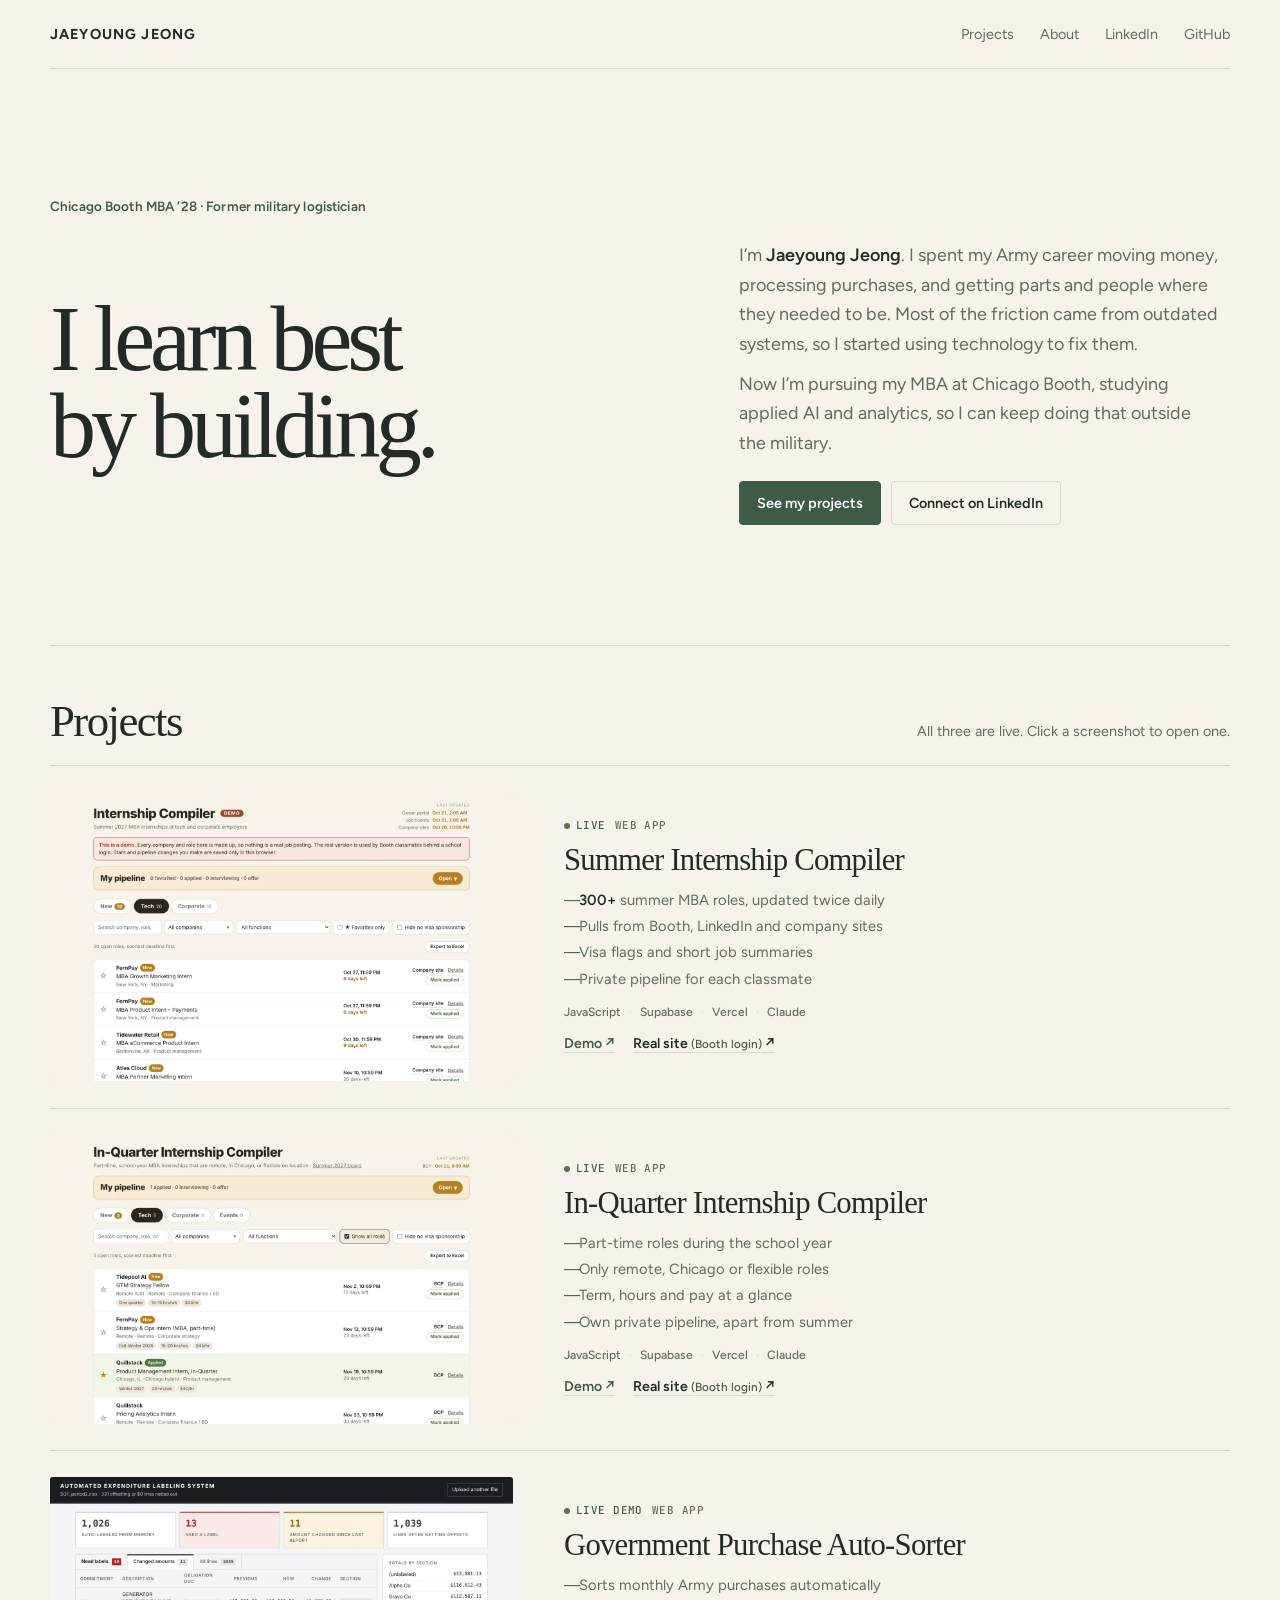
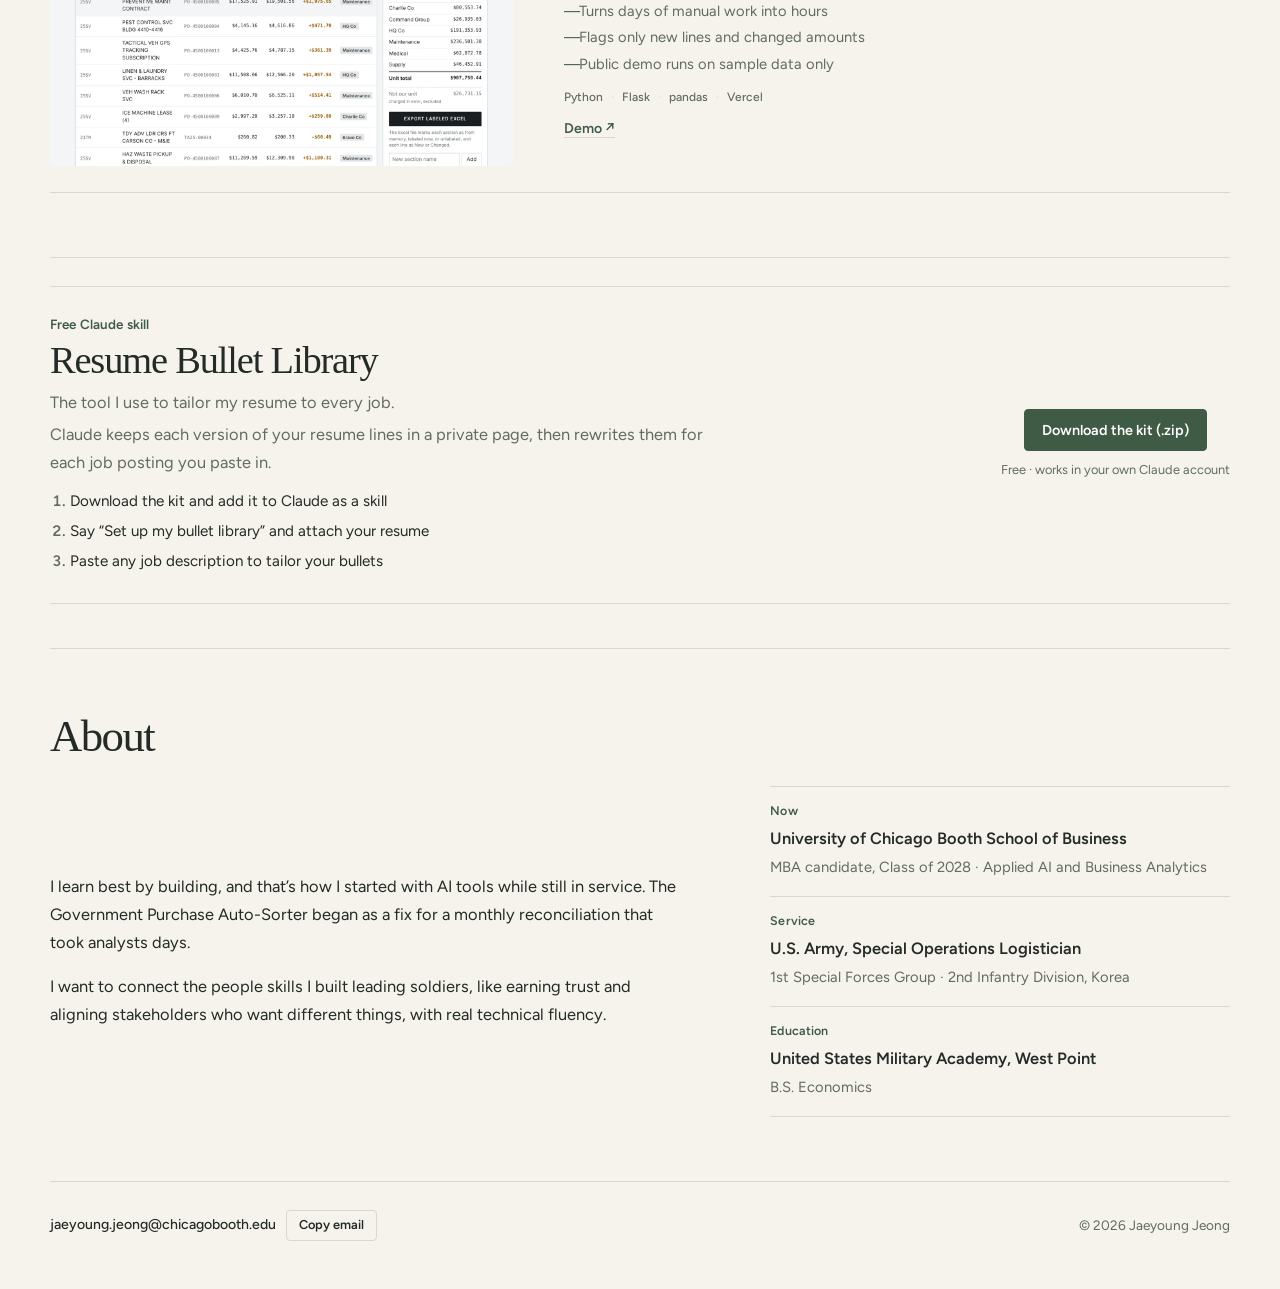
==== index.html @ 816997ec "Center About copy alongside background details" ====
<!doctype html>
<html lang="en">
<head>
<meta charset="utf-8">
<meta name="viewport" content="width=device-width,initial-scale=1,viewport-fit=cover">
<link rel="icon" href="data:image/svg+xml,%3Csvg xmlns=%22http://www.w3.org/2000/svg%22 viewBox=%220 0 64 64%22%3E%3Crect width=%2264%22 height=%2264%22 rx=%2214%22 fill=%22%233D5A3A%22/%3E%3Ctext x=%2232%22 y=%2243%22 font-family=%22Arial,sans-serif%22 font-size=%2228%22 font-weight=%22700%22 fill=%22white%22 text-anchor=%22middle%22%3EJJ%3C/text%3E%3C/svg%3E">
<title>Jaeyoung Jeong</title>
<meta name="description" content="Jaeyoung Jeong: Chicago Booth MBA candidate, former U.S. Army Special Operations logistician, building practical tools with data and AI.">
<link rel="preconnect" href="https://fonts.googleapis.com">
<link rel="preconnect" href="https://fonts.gstatic.com" crossorigin>
<link rel="stylesheet" href="https://fonts.googleapis.com/css2?family=Archivo:wdth,wght@62..125,500..800&family=Figtree:ital,wght@0,400;0,500;0,600;0,700;1,400&family=JetBrains+Mono:wght@400;500&display=swap">
<style>
/* Layout: one narrow column; hero, three compact project cards in one row, a short about, footer. */
:root {
  --bg: #F3F4EF;        /* field-paper, slight olive bias */
  --surface: #FFFFFF;
  --ink: #1C2321;
  --muted: #5E6862;
  --line: #DADDD4;
  --accent: #3D5A3A;    /* olive drab */
  --accent-ink: #FFFFFF;
  --live: #4F7350;
  --btn: #E6E9E2; --btn-ink: #1C2321; --shadow: rgba(28, 35, 33, .06); --shot-dim: 1;
  --display: "Archivo", "Arial Narrow", system-ui, sans-serif;
  --body: "Figtree", system-ui, -apple-system, "Segoe UI", sans-serif;
  --mono: "JetBrains Mono", ui-monospace, "SF Mono", Menlo, monospace;
}
@media (prefers-color-scheme: dark) {
  :root:not([data-theme="light"]) {
    --bg: #141816; --surface: #1A1F1C; --ink: #E2E5DF; --muted: #969E98; --line: #2B312D;
    --accent: #8D9988; --accent-ink: #141816; --live: #7F8F7C;
    --btn: #262C28; --btn-ink: #E2E5DF; --shadow: transparent; --shot-dim: .82; color-scheme: dark;
  }
}
:root[data-theme="dark"] {
  --bg: #141816; --surface: #1A1F1C; --ink: #E2E5DF; --muted: #969E98; --line: #2B312D;
  --accent: #8D9988; --accent-ink: #141816; --live: #7F8F7C;
  --btn: #262C28; --btn-ink: #E2E5DF; --shadow: transparent; --shot-dim: .82; color-scheme: dark;
}

* { box-sizing: border-box; }
body { margin: 0; }
[hidden] { display: none !important; }
html { scroll-behavior: smooth; }
@media (prefers-reduced-motion: reduce) { html { scroll-behavior: auto; } }
body {
  background: var(--bg); color: var(--ink);
  font: 400 1.0625rem/1.65 var(--body);
  padding-left: max(16px, env(safe-area-inset-left, 0px));
  padding-right: max(16px, env(safe-area-inset-right, 0px));
}
.wrap { max-width: 1180px; margin: 0 auto; }
section, header.hero { scroll-margin-top: calc(84px + env(safe-area-inset-top, 0px)); }
a { color: inherit; }
a:focus-visible, button:focus-visible { outline: 2px solid var(--accent); outline-offset: 3px; border-radius: 4px; }

/* Nav */
/* Floating nav: stays pinned near the top while the page scrolls */
nav {
  position: sticky; top: calc(12px + env(safe-area-inset-top, 0px)); z-index: 20; margin-top: 12px;
  display: flex; align-items: center; justify-content: space-between; gap: 10px 16px; flex-wrap: wrap;
  padding: 12px 22px; border-radius: 999px; border: 1px solid var(--line);
  background: color-mix(in srgb, var(--surface) 95%, transparent);
  -webkit-backdrop-filter: blur(12px); backdrop-filter: blur(12px);
  box-shadow: 0 4px 16px var(--shadow);
}
body::before { content: ""; position: fixed; inset: 0 0 auto; height: env(safe-area-inset-top, 0px); z-index: 10; background: var(--bg); }
.brand { font: 700 1.05rem/1 var(--display); font-stretch: 112%; text-decoration: none; letter-spacing: .01em; }
.navlinks { display: flex; gap: 22px; flex-wrap: wrap; font-size: .95rem; }
.navlinks a { text-decoration: none; color: var(--muted); }
.navlinks a:hover { color: var(--ink); }

/* Hero */
.hero { padding-block: 64px 72px; display: grid; gap: 22px; }
.label { font: 500 .78rem/1 var(--mono); letter-spacing: .08em; text-transform: uppercase; color: var(--accent); }
h1 {
  margin: 0; font-family: var(--display); font-weight: 700; font-stretch: 88%;
  font-size: clamp(1.9rem, 4.4vw, 3.2rem); line-height: 1.1; letter-spacing: -.01em;
  text-wrap: balance;
}
.lede { max-width: 64ch; color: var(--muted); font-size: 1.2rem; line-height: 1.6; display: grid; gap: 10px; }
.lede p { margin: 0; text-wrap: pretty; }
.lede strong { color: var(--ink); font-weight: 600; }
.actions { display: flex; gap: 12px; flex-wrap: wrap; margin-top: 6px; }
.btn {
  display: inline-flex; align-items: center; gap: 8px; text-decoration: none; cursor: pointer;
  font: 600 .95rem/1 var(--body); padding: 13px 20px; border-radius: 999px;
  border: 1.5px solid var(--ink); background: transparent; color: var(--ink);
}
.btn { border-color: var(--line); color: var(--ink); }
.btn.primary { background: var(--btn); border-color: var(--btn); color: var(--btn-ink); }
.btn:hover { transform: translateY(-1px); }
@media (prefers-reduced-motion: reduce) { .btn:hover { transform: none; } }

/* Sections */
section { padding-block: 56px; border-top: 1px solid var(--line); }
.sechead { display: flex; align-items: baseline; justify-content: space-between; gap: 16px; flex-wrap: wrap; margin-bottom: 32px; }
h2 { margin: 0; font: 800 clamp(1.7rem, 4vw, 2.3rem)/1.05 var(--display); font-stretch: 80%; text-transform: uppercase; letter-spacing: .005em; }
.sechead p { margin: 0; color: var(--muted); font-size: .95rem; }

/* Projects: three compact cards that fit in one screen */
#projects { padding-block: 40px; }
#projects .sechead { margin-bottom: 20px; }
.projects { display: grid; grid-template-columns: repeat(3, minmax(0, 1fr)); gap: 18px; }
.project {
  display: flex; flex-direction: column; gap: 14px;
  background: var(--surface); border: 1px solid var(--line); border-radius: 16px; padding: 14px;
}
.shot { display: block; border-radius: 12px; overflow: hidden; border: 1px solid var(--line); background: var(--bg); }
.shot img { filter: brightness(var(--shot-dim)); display: block; width: 100%; height: auto; aspect-ratio: 16 / 10; object-fit: cover; object-position: top left; transition: transform .4s ease; }
.shot:hover img { transform: scale(1.02); }
@media (prefers-reduced-motion: reduce) { .shot img { transition: none; } .shot:hover img { transform: none; } }
.info { display: flex; flex-direction: column; gap: 10px; min-width: 0; flex: 1; padding-inline: 4px; }
.meta { display: flex; align-items: center; gap: 10px; flex-wrap: wrap; font: 500 .74rem/1 var(--mono); letter-spacing: .06em; text-transform: uppercase; color: var(--muted); }
.status { display: inline-flex; align-items: center; gap: 6px; color: var(--muted); }
.status::before { content: ""; width: 7px; height: 7px; border-radius: 50%; background: var(--live); }
.project { container-type: inline-size; }
h3 { margin: 0; font: 800 clamp(.9rem, 5.3cqi, 1.4rem)/1.1 var(--display); font-stretch: 85%; white-space: nowrap; }
.points { margin: 0; padding-left: 18px; display: grid; gap: 5px; font-size: .9rem; line-height: 1.45; color: var(--muted); }
.points li::marker { color: var(--accent); }
.points b { color: var(--ink); font-weight: 600; }
.info p { margin: 0; color: var(--muted); }
.figures { display: grid; grid-template-columns: repeat(2, minmax(0, 1fr)); gap: 0; border-block: 1px solid var(--line); }
.figures div { padding-block: 10px; }
.figures div + div { padding-left: 14px; border-left: 1px solid var(--line); }
.figures b { display: block; font: 800 1.5rem/1.1 var(--display); font-stretch: 90%; font-variant-numeric: tabular-nums; }
.figures span { font-size: .82rem; color: var(--muted); }
.tags { display: flex; flex-wrap: wrap; gap: 5px; padding: 0; margin: 0; list-style: none; }
.tags { margin-top: auto; }
.tags li { font: 400 .68rem/1 var(--mono); padding: 4px 7px; border-radius: 6px; background: var(--bg); border: 1px solid var(--line); }
.links { display: flex; gap: 8px; flex-wrap: wrap; }
.links a { text-decoration: none; font: 600 .85rem/1 var(--body); padding: 9px 14px; border-radius: 999px; border: 1px solid var(--line); color: var(--ink); }
.links a.go { background: var(--btn); border-color: var(--btn); color: var(--btn-ink); }
.links a:hover { border-color: var(--muted); }
.links a small { font-weight: 500; opacity: .8; }

/* Kit */
#kit { padding-block: 36px; }
.kit { display: grid; grid-template-columns: minmax(0, 1fr) auto; gap: 24px 40px; align-items: center; background: var(--surface); border: 1px solid var(--line); border-radius: 16px; padding: 24px 28px; }
.kit-h { font-size: clamp(1.4rem, 3vw, 1.8rem); margin: 6px 0 8px; text-transform: none; font-stretch: 88%; }
.kit-text p { margin: 0 0 12px; color: var(--muted); max-width: 70ch; text-wrap: pretty; }
.kit-text p.kit-intro { margin-bottom: 4px; }
.steps { margin: 0; padding-left: 20px; display: grid; gap: 4px; font-size: .95rem; }
.steps li::marker { color: var(--muted); font-weight: 600; }
.kit-cta { display: grid; gap: 8px; justify-items: center; text-align: center; }
.kit-cta span { font-size: .8rem; color: var(--muted); }
.dl { text-decoration: none; font: 600 .95rem/1 var(--body); padding: 13px 20px; border-radius: 999px; background: var(--btn); color: var(--btn-ink); border: 1px solid var(--btn); white-space: nowrap; }
.dl:hover { border-color: var(--muted); }
@media (max-width: 700px) { .kit { grid-template-columns: minmax(0, 1fr); padding: 20px; } .kit-cta { justify-items: start; text-align: left; } }

/* About */
.about { display: grid; grid-template-columns: minmax(0, 1.4fr) minmax(0, 1fr); gap: 48px; align-items: center; }
.about > div p:last-child { margin-bottom: 0; }
.about p { margin: 0 0 16px; max-width: 62ch; }
.record { list-style: none; margin: 0; padding: 0; display: grid; gap: 0; }
.record li { display: grid; gap: 2px; padding-block: 14px; border-bottom: 1px solid var(--line); }
.record li:first-child { border-top: 1px solid var(--line); }
.record b { font-weight: 600; }
.record span { color: var(--muted); font-size: .92rem; }
.record small { font: 500 .7rem/1 var(--mono); letter-spacing: .08em; text-transform: uppercase; color: var(--accent); margin-bottom: 4px; }

/* Footer */
footer { border-top: 1px solid var(--line); padding-block: 40px 56px; display: flex; justify-content: space-between; align-items: center; gap: 20px; flex-wrap: wrap; }
.contact { display: flex; align-items: center; gap: 10px; flex-wrap: wrap; }
.email { font: 500 .95rem/1 var(--mono); user-select: all; }
.copy { font: 600 .8rem/1 var(--body); padding: 8px 12px; border-radius: 999px; border: 1px solid var(--line); background: var(--surface); color: var(--ink); cursor: pointer; }
footer .fine { color: var(--muted); font-size: .85rem; }

@media (max-width: 900px) { .projects { grid-template-columns: repeat(2, minmax(0, 1fr)); } }
@media (max-width: 600px) { .projects { grid-template-columns: minmax(0, 1fr); } }
@media (max-width: 760px) {
  .about { grid-template-columns: minmax(0, 1fr); gap: 22px; }
  .hero { padding-block: 32px 48px; }
  section { padding-block: 44px; }
  .navlinks { gap: 16px; }
}

/* Editorial refresh */
:root {
  --bg: #F5F3EC;
  --surface: #FBFAF6;
  --ink: #242A25;
  --muted: #626B63;
  --line: #D8D8CE;
  --accent: #405B45;
  --accent-ink: #FFFFFF;
  --live: #58734F;
  --btn: #405B45;
  --btn-ink: #FFFFFF;
  --shadow: rgba(36, 42, 37, .035);
  --shot-dim: 1;
  color-scheme: light;
}
@media (prefers-color-scheme: dark) {
  :root:not([data-theme="light"]) {
    --bg: #171B18; --surface: #202520; --ink: #E7E6DD; --muted: #A5AA9F; --line: #353C35;
    --accent: #A7B59C; --accent-ink: #171B18; --live: #A7B59C;
    --btn: #A7B59C; --btn-ink: #171B18; --shadow: transparent; --shot-dim: .84; color-scheme: dark;
  }
}
:root[data-theme="dark"] {
  --bg: #171B18; --surface: #202520; --ink: #E7E6DD; --muted: #A5AA9F; --line: #353C35;
  --accent: #A7B59C; --accent-ink: #171B18; --live: #A7B59C;
  --btn: #A7B59C; --btn-ink: #171B18; --shadow: transparent; --shot-dim: .84; color-scheme: dark;
}

body { font-size: 1.025rem; line-height: 1.7; }
nav {
  position: relative; top: auto; margin-top: 0; padding: 22px 0;
  border: 0; border-bottom: 1px solid var(--line); border-radius: 0;
  background: transparent; box-shadow: none; -webkit-backdrop-filter: none; backdrop-filter: none;
}
.brand { font: 700 .9rem/1 var(--body); letter-spacing: .08em; }
.navlinks { gap: 26px; font-size: .9rem; }
.navlinks a { text-underline-offset: 4px; }
.navlinks a:hover { text-decoration: underline; }

.hero {
  grid-template-columns: minmax(0, 1.1fr) minmax(280px, .9fr);
  align-items: end; column-gap: clamp(36px, 7vw, 96px); row-gap: 24px;
  padding-block: clamp(72px, 10vw, 128px) clamp(76px, 10vw, 120px);
}
.hero > .label { grid-column: 1 / -1; grid-row: 1; font: 600 .84rem/1.4 var(--body); letter-spacing: .01em; text-transform: none; }
.hero h1 {
  grid-column: 1; grid-row: 2 / 4; align-self: center; max-width: 9ch;
  font: 500 clamp(3.2rem, 7.2vw, 6.2rem)/.94 Georgia, "Times New Roman", serif;
  letter-spacing: -.055em; text-wrap: balance;
}
.hero .lede { grid-column: 2; grid-row: 2; font-size: 1.12rem; line-height: 1.65; }
.hero .actions { grid-column: 2; grid-row: 3; align-self: start; gap: 10px; margin-top: 0; }
.btn {
  min-height: 44px; padding: 12px 17px; border-radius: 4px;
  font-size: .9rem; transition: background-color .15s, border-color .15s, transform .15s;
}
.btn.primary { background: var(--btn); border-color: var(--btn); color: var(--btn-ink); }
.btn:not(.primary) { background: transparent; border-color: var(--line); }
.btn:hover { transform: translateY(-1px); }

section { padding-block: 64px; }
.sechead { margin-bottom: 26px; }
h2 {
  font: 500 clamp(2rem, 4vw, 2.8rem)/1.05 Georgia, "Times New Roman", serif;
  letter-spacing: -.035em; text-transform: none;
}
.sechead p { font-size: .9rem; }

#projects { padding-block: 52px 64px; }
#projects .sechead { margin-bottom: 20px; }
.projects { display: grid; grid-template-columns: minmax(0, 1fr); gap: 0; }
.project {
  display: grid; grid-template-columns: minmax(0, .82fr) minmax(0, 1.18fr);
  align-items: center; gap: clamp(24px, 4vw, 52px);
  padding: 26px 0; border: 0; border-top: 1px solid var(--line);
  border-radius: 0; background: transparent;
}
.project:last-child { border-bottom: 1px solid var(--line); }
.shot { border: 0; border-radius: 3px; background: var(--line); }
.shot img { aspect-ratio: 16 / 10; object-position: top left; }
.info { gap: 12px; padding: 0; }
.meta { gap: 9px; font-size: .68rem; letter-spacing: .04em; }
.status { color: var(--accent); }
.status::before { width: 6px; height: 6px; }
h3 {
  font: 500 clamp(1.45rem, 2.4vw, 2rem)/1.12 Georgia, "Times New Roman", serif;
  letter-spacing: -.025em; white-space: normal;
}
.points { list-style: none; padding: 0; gap: 5px; font-size: .92rem; }
.points li { position: relative; padding-left: 15px; }
.points li::before { content: "—"; position: absolute; left: 0; color: var(--accent); }
.tags { gap: 0; margin-top: 2px; }
.tags li {
  padding: 0; border: 0; border-radius: 0; background: transparent;
  font: 500 .75rem/1.4 var(--body); color: var(--muted);
}
.tags li + li::before { content: "·"; padding: 0 8px; color: var(--line); }
.links { gap: 18px; margin-top: 2px; }
.links a {
  padding: 2px 0; border: 0; border-radius: 0; font-size: .88rem;
  text-decoration: underline; text-decoration-color: var(--line); text-underline-offset: 4px;
}
.links a.go { border: 0; background: transparent; color: var(--accent); }
.links a:hover { border-color: transparent; text-decoration-color: var(--accent); }

#kit { padding-block: 28px 44px; }
.kit {
  grid-template-columns: minmax(0, 1fr) auto; gap: 24px 40px;
  padding: 28px 0; border: 0; border-top: 1px solid var(--line); border-bottom: 1px solid var(--line);
  border-radius: 0; background: transparent;
}
.label { font: 600 .84rem/1.4 var(--body); letter-spacing: .01em; text-transform: none; }
.kit-h { font: 500 clamp(1.8rem, 3.3vw, 2.4rem)/1.08 Georgia, "Times New Roman", serif; letter-spacing: -.03em; }
.kit-text p { max-width: 62ch; }
.dl {
  padding: 13px 17px; border-radius: 4px; background: var(--btn); color: var(--btn-ink);
  border: 1px solid var(--btn); font-size: .9rem;
}
.dl:hover { border-color: var(--accent); }

.about { align-items: center; gap: clamp(32px, 6vw, 80px); }
.about p { max-width: 58ch; }
.record li { padding-block: 16px; }
.record small { font: 600 .78rem/1.3 var(--body); letter-spacing: .01em; text-transform: none; color: var(--accent); }
footer { padding-block: 28px 48px; }
.email { font: 500 .88rem/1.4 var(--body); }
.copy { border-radius: 4px; background: transparent; font-size: .8rem; }
.copy:hover { border-color: var(--accent); }

@media (max-width: 760px) {
  nav { padding-block: 18px; }
  .navlinks { gap: 16px; }
  .hero {
    grid-template-columns: minmax(0, 1fr); row-gap: 22px;
    padding-block: 56px 64px;
  }
  .hero > .label, .hero h1, .hero .lede, .hero .actions {
    grid-column: 1; grid-row: auto;
  }
  .hero h1 { max-width: 11ch; font-size: clamp(3.1rem, 13vw, 5.2rem); }
  .hero .lede { max-width: 60ch; }
  section { padding-block: 48px; }
  .projects { grid-template-columns: minmax(0, 1fr); }
  .project { grid-template-columns: minmax(0, .9fr) minmax(0, 1.1fr); gap: 20px; }
  .kit { grid-template-columns: minmax(0, 1fr); }
  .kit-cta { justify-items: start; text-align: left; }
}
@media (max-width: 560px) {
  body { font-size: 1rem; }
  nav { align-items: flex-start; }
  .navlinks { gap: 10px 15px; font-size: .84rem; }
  .project { grid-template-columns: minmax(0, 1fr); gap: 16px; padding-block: 20px; }
  .shot { max-height: none; }
  .info { gap: 10px; }
  .links { gap: 16px; }
  .about { grid-template-columns: minmax(0, 1fr); gap: 24px; }
  footer { align-items: flex-start; flex-direction: column; }
  .email { overflow-wrap: anywhere; }
}

</style>
</head>
<body>
<div class="wrap">
  <nav aria-label="Main">
    <a class="brand" href="#top">JAEYOUNG JEONG</a>
    <div class="navlinks">
      <a href="#projects">Projects</a>
      <a href="#about">About</a>
      <a href="https://www.linkedin.com/in/jasonjaejeong" target="_blank" rel="noopener">LinkedIn</a>
      <a href="https://github.com/picklejae" target="_blank" rel="noopener">GitHub</a>
    </div>
  </nav>

  <header class="hero" id="top">
    <div class="label">Chicago Booth MBA ’28 · Former military logistician</div>
    <h1>I learn best by building.</h1>
    <div class="lede">
      <p>I’m <strong>Jaeyoung Jeong</strong>. I spent my Army career moving money, processing purchases, and getting parts and people where they needed to be. Most of the friction came from outdated systems, so I started using technology to fix them.</p>
      <p>Now I’m pursuing my MBA at Chicago Booth, studying applied AI and analytics, so I can keep doing that outside the military.</p>
    </div>
    <div class="actions">
      <a class="btn primary" href="#projects">See my projects</a>
      <a class="btn" href="https://www.linkedin.com/in/jasonjaejeong" target="_blank" rel="noopener">Connect on LinkedIn</a>
    </div>
  </header>

  <section id="projects">
    <div class="sechead">
      <h2>Projects</h2>
      <p>All three are live. Click a screenshot to open one.</p>
    </div>

    <div class="projects">
      <article class="project">
        <a class="shot" href="https://picklejae.github.io/mba-internship-board/" target="_blank" rel="noopener" aria-label="Open the Summer Internship Compiler demo">
          <img src="img/compiler.webp" alt="Summer internship board listing tech roles by company, with deadlines and status" width="1440" height="900" loading="lazy">
        </a>
        <div class="info">
          <div class="meta"><span class="status">Live</span><span>Web app</span></div>
          <h3>Summer Internship Compiler</h3>
          <ul class="points">
            <li><b>300+</b> summer MBA roles, updated twice daily</li>
            <li>Pulls from Booth, LinkedIn and company sites</li>
            <li>Visa flags and short job summaries</li>
            <li>Private pipeline for each classmate</li>
          </ul>
          <ul class="tags"><li>JavaScript</li><li>Supabase</li><li>Vercel</li><li>Claude</li></ul>
          <div class="links"><a class="go" href="https://picklejae.github.io/mba-internship-board/" target="_blank" rel="noopener">Demo ↗</a><a href="https://internship-compiler.vercel.app/" target="_blank" rel="noopener">Real site <small>(Booth login)</small> ↗</a></div>
        </div>
      </article>

      <article class="project">
        <a class="shot" href="https://picklejae.github.io/mba-internship-board/in-quarter/" target="_blank" rel="noopener" aria-label="Open the In-Quarter Internship Compiler demo">
          <img src="img/inquarter.webp" alt="In-quarter internship board with part-time roles showing term, hours and pay" width="1440" height="900" loading="lazy">
        </a>
        <div class="info">
          <div class="meta"><span class="status">Live</span><span>Web app</span></div>
          <h3>In-Quarter Internship Compiler</h3>
          <ul class="points">
            <li>Part-time roles during the school year</li>
            <li>Only remote, Chicago or flexible roles</li>
            <li>Term, hours and pay at a glance</li>
            <li>Own private pipeline, apart from summer</li>
          </ul>
          <ul class="tags"><li>JavaScript</li><li>Supabase</li><li>Vercel</li><li>Claude</li></ul>
          <div class="links"><a class="go" href="https://picklejae.github.io/mba-internship-board/in-quarter/" target="_blank" rel="noopener">Demo ↗</a><a href="https://internship-compiler.vercel.app/in-quarter/" target="_blank" rel="noopener">Real site <small>(Booth login)</small> ↗</a></div>
        </div>
      </article>

      <article class="project">
        <a class="shot" href="https://fund-recon.vercel.app" target="_blank" rel="noopener" aria-label="Open the Government Purchase Auto-Sorter demo">
          <img src="img/fund-recon.webp" alt="Government Purchase Auto-Sorter results: 1,026 lines auto-labeled, 13 needing a label, 11 changed amounts" width="1440" height="900" loading="lazy">
        </a>
        <div class="info">
          <div class="meta"><span class="status">Live demo</span><span>Web app</span></div>
          <h3>Government Purchase Auto-Sorter</h3>
          <ul class="points">
            <li>Sorts monthly Army purchases automatically</li>
            <li>Turns days of manual work into hours</li>
            <li>Flags only new lines and changed amounts</li>
            <li>Public demo runs on sample data only</li>
          </ul>
          <ul class="tags"><li>Python</li><li>Flask</li><li>pandas</li><li>Vercel</li></ul>
          <div class="links"><a class="go" href="https://fund-recon.vercel.app" target="_blank" rel="noopener">Demo ↗</a></div>
        </div>
      </article>
    </div>
  </section>

  <section id="kit">
    <div class="kit">
      <div class="kit-text">
        <div class="label">Free Claude skill</div>
        <h2 class="kit-h">Resume Bullet Library</h2>
        <p class="kit-intro">The tool I use to tailor my resume to every job.</p>
        <p>Claude keeps each version of your resume lines in a private page, then rewrites them for each job posting you paste in.</p>
        <ol class="steps">
          <li>Download the kit and add it to Claude as a skill</li>
          <li>Say “Set up my bullet library” and attach your resume</li>
          <li>Paste any job description to tailor your bullets</li>
        </ol>
      </div>
      <div class="kit-cta">
        <a class="dl" href="downloads/resume-bullet-library.zip" download>Download the kit (.zip)</a>
        <span>Free · works in your own Claude account</span>
      </div>
    </div>
  </section>

  <section id="about">
    <div class="sechead"><h2>About</h2></div>
    <div class="about">
      <div>
        <p>I learn best by building, and that’s how I started with AI tools while still in service. The Government Purchase Auto-Sorter began as a fix for a monthly reconciliation that took analysts days.</p>
        <p>I want to connect the people skills I built leading soldiers, like earning trust and aligning stakeholders who want different things, with real technical fluency.</p>
      </div>
      <ul class="record" aria-label="Background">
        <li><small>Now</small><b>University of Chicago Booth School of Business</b><span>MBA candidate, Class of 2028 · Applied AI and Business Analytics</span></li>
        <li><small>Service</small><b>U.S. Army, Special Operations Logistician</b><span>1st Special Forces Group · 2nd Infantry Division, Korea</span></li>
        <li><small>Education</small><b>United States Military Academy, West Point</b><span>B.S. Economics</span></li>
      </ul>
    </div>
  </section>

  <footer>
    <div class="contact">
      <span class="email" id="email">jaeyoung.jeong@chicagobooth.edu</span>
      <button class="copy" id="copy" type="button">Copy email</button>
    </div>
    <div class="fine">© 2026 Jaeyoung Jeong</div>
  </footer>
</div>

<script>
document.getElementById("copy").addEventListener("click", async (e) => {
  const btn = e.currentTarget, text = document.getElementById("email").textContent;
  try { await navigator.clipboard.writeText(text); btn.textContent = "Copied"; }
  catch {
    const r = document.createRange(); r.selectNodeContents(document.getElementById("email"));
    const s = getSelection(); s.removeAllRanges(); s.addRange(r); btn.textContent = "Selected, press Ctrl+C";
  }
  setTimeout(() => (btn.textContent = "Copy email"), 2000);
});
</script>
</body>
</html>
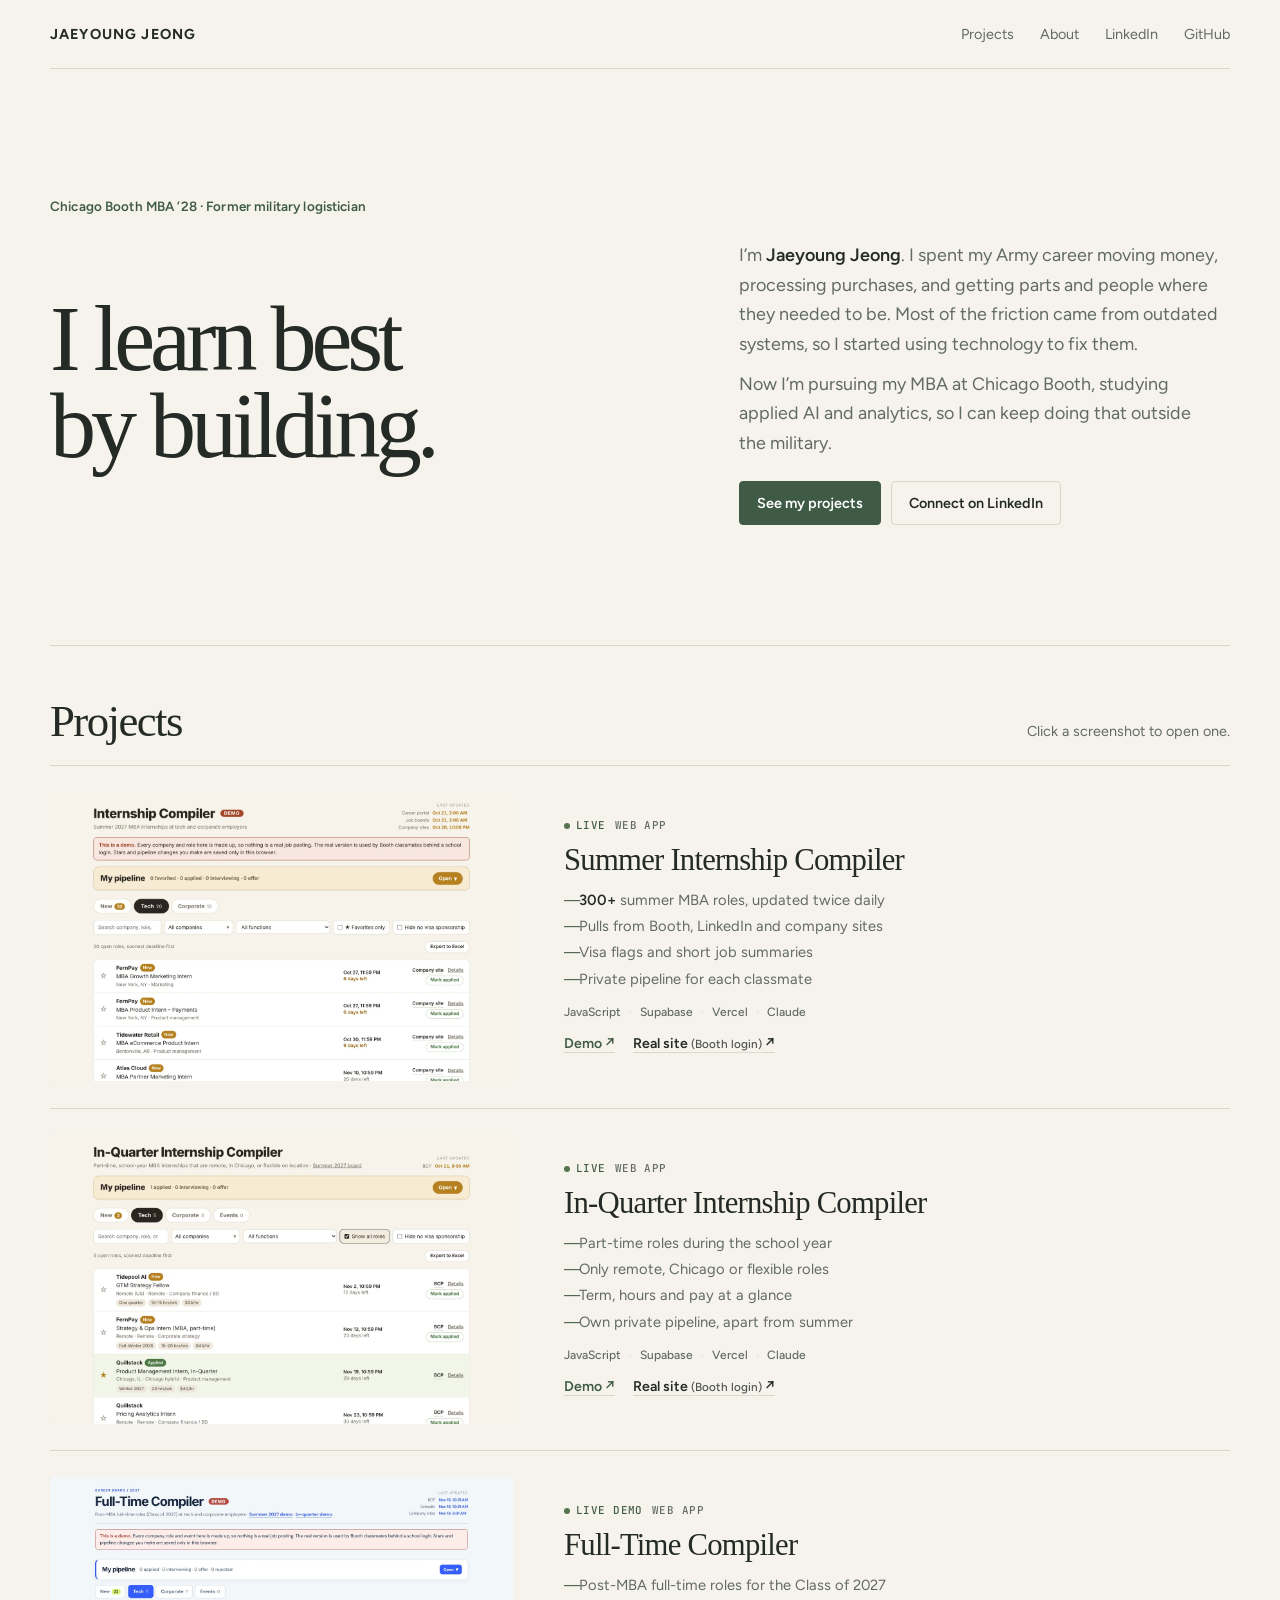
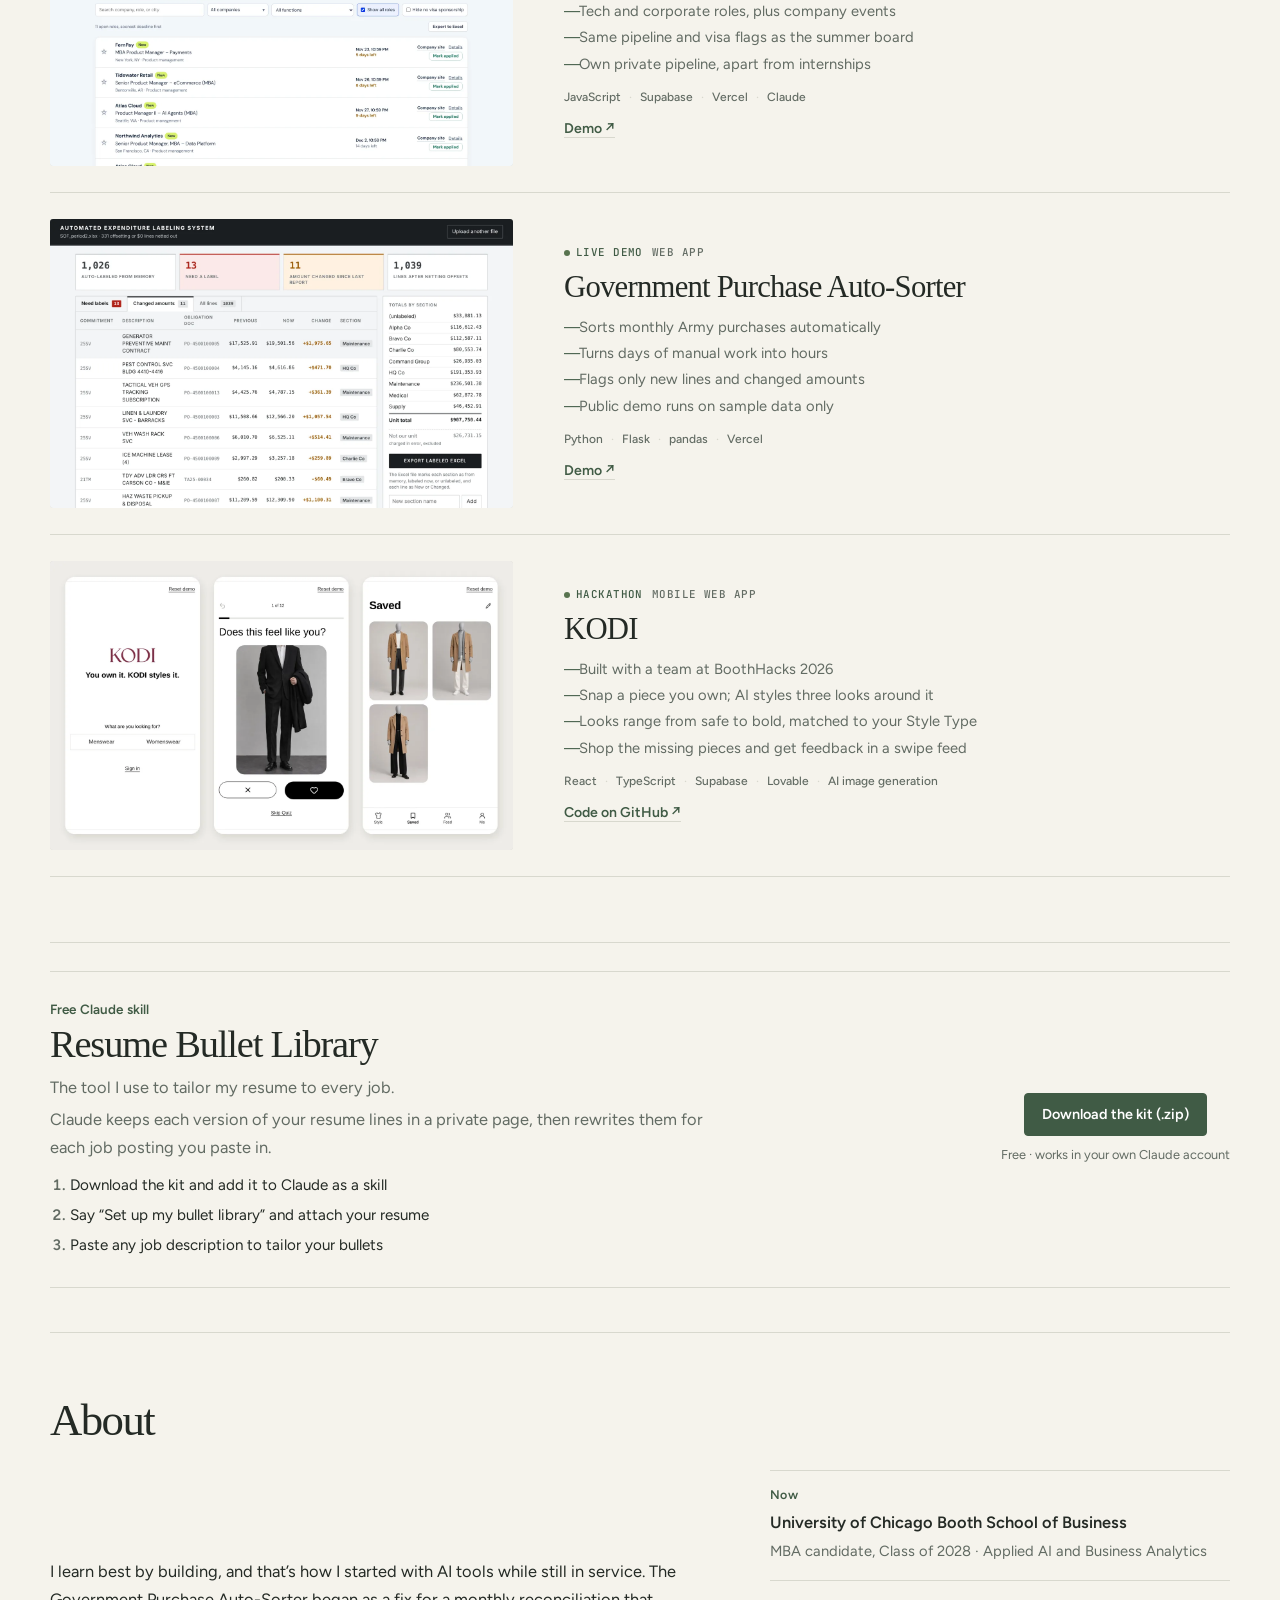
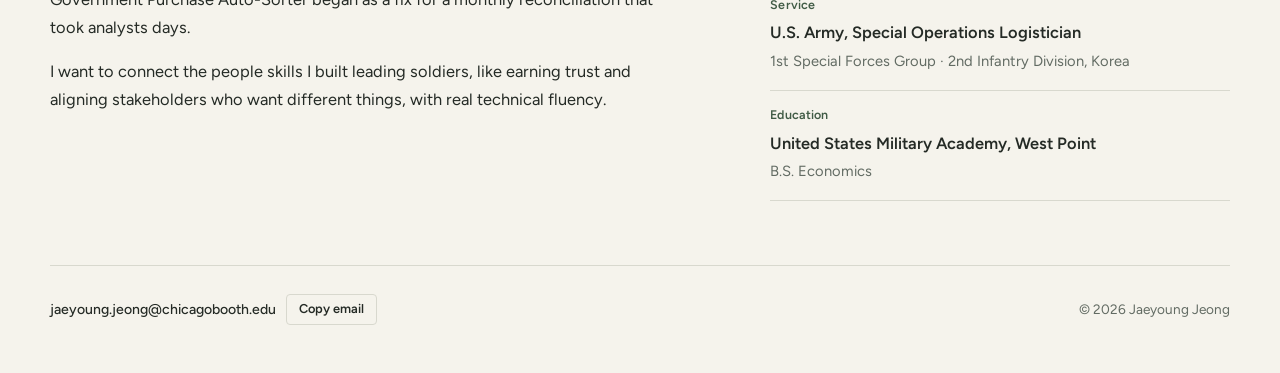
==== commit 91451104: "Add Full-Time Compiler demo and KODI hackathon project Co-Authored-By: Claude Opus 5.5 <noreply@anth" ====
--- a/index.html
+++ b/index.html
@@ -366,7 +366,7 @@
   <section id="projects">
     <div class="sechead">
       <h2>Projects</h2>
-      <p>All three are live. Click a screenshot to open one.</p>
+      <p>Click a screenshot to open one.</p>
     </div>
 
     <div class="projects">
@@ -407,6 +407,24 @@
       </article>
 
       <article class="project">
+        <a class="shot" href="https://picklejae.github.io/mba-internship-board/full-time/" target="_blank" rel="noopener" aria-label="Open the Full-Time Compiler demo">
+          <img src="img/fulltime.webp" alt="Full-time job board listing post-MBA tech roles with deadlines, for the Class of 2027" width="1440" height="900" loading="lazy">
+        </a>
+        <div class="info">
+          <div class="meta"><span class="status">Live demo</span><span>Web app</span></div>
+          <h3>Full-Time Compiler</h3>
+          <ul class="points">
+            <li>Post-MBA full-time roles for the Class of 2027</li>
+            <li>Tech and corporate roles, plus company events</li>
+            <li>Same pipeline and visa flags as the summer board</li>
+            <li>Own private pipeline, apart from internships</li>
+          </ul>
+          <ul class="tags"><li>JavaScript</li><li>Supabase</li><li>Vercel</li><li>Claude</li></ul>
+          <div class="links"><a class="go" href="https://picklejae.github.io/mba-internship-board/full-time/" target="_blank" rel="noopener">Demo ↗</a></div>
+        </div>
+      </article>
+
+      <article class="project">
         <a class="shot" href="https://fund-recon.vercel.app" target="_blank" rel="noopener" aria-label="Open the Government Purchase Auto-Sorter demo">
           <img src="img/fund-recon.webp" alt="Government Purchase Auto-Sorter results: 1,026 lines auto-labeled, 13 needing a label, 11 changed amounts" width="1440" height="900" loading="lazy">
         </a>
@@ -421,6 +439,24 @@
           </ul>
           <ul class="tags"><li>Python</li><li>Flask</li><li>pandas</li><li>Vercel</li></ul>
           <div class="links"><a class="go" href="https://fund-recon.vercel.app" target="_blank" rel="noopener">Demo ↗</a></div>
+        </div>
+      </article>
+
+      <article class="project">
+        <a class="shot" href="https://github.com/picklejae/kodi_2" target="_blank" rel="noopener" aria-label="Open the KODI code on GitHub">
+          <img src="img/kodi.webp" alt="Three KODI phone screens: the welcome screen, a swipe style quiz, and saved outfits built around a camel coat" width="1440" height="900" loading="lazy">
+        </a>
+        <div class="info">
+          <div class="meta"><span class="status">Hackathon</span><span>Mobile web app</span></div>
+          <h3>KODI</h3>
+          <ul class="points">
+            <li>Built with a team at BoothHacks 2026</li>
+            <li>Snap a piece you own; AI styles three looks around it</li>
+            <li>Looks range from safe to bold, matched to your Style Type</li>
+            <li>Shop the missing pieces and get feedback in a swipe feed</li>
+          </ul>
+          <ul class="tags"><li>React</li><li>TypeScript</li><li>Supabase</li><li>Lovable</li><li>AI image generation</li></ul>
+          <div class="links"><a class="go" href="https://github.com/picklejae/kodi_2" target="_blank" rel="noopener">Code on GitHub ↗</a></div>
         </div>
       </article>
     </div>
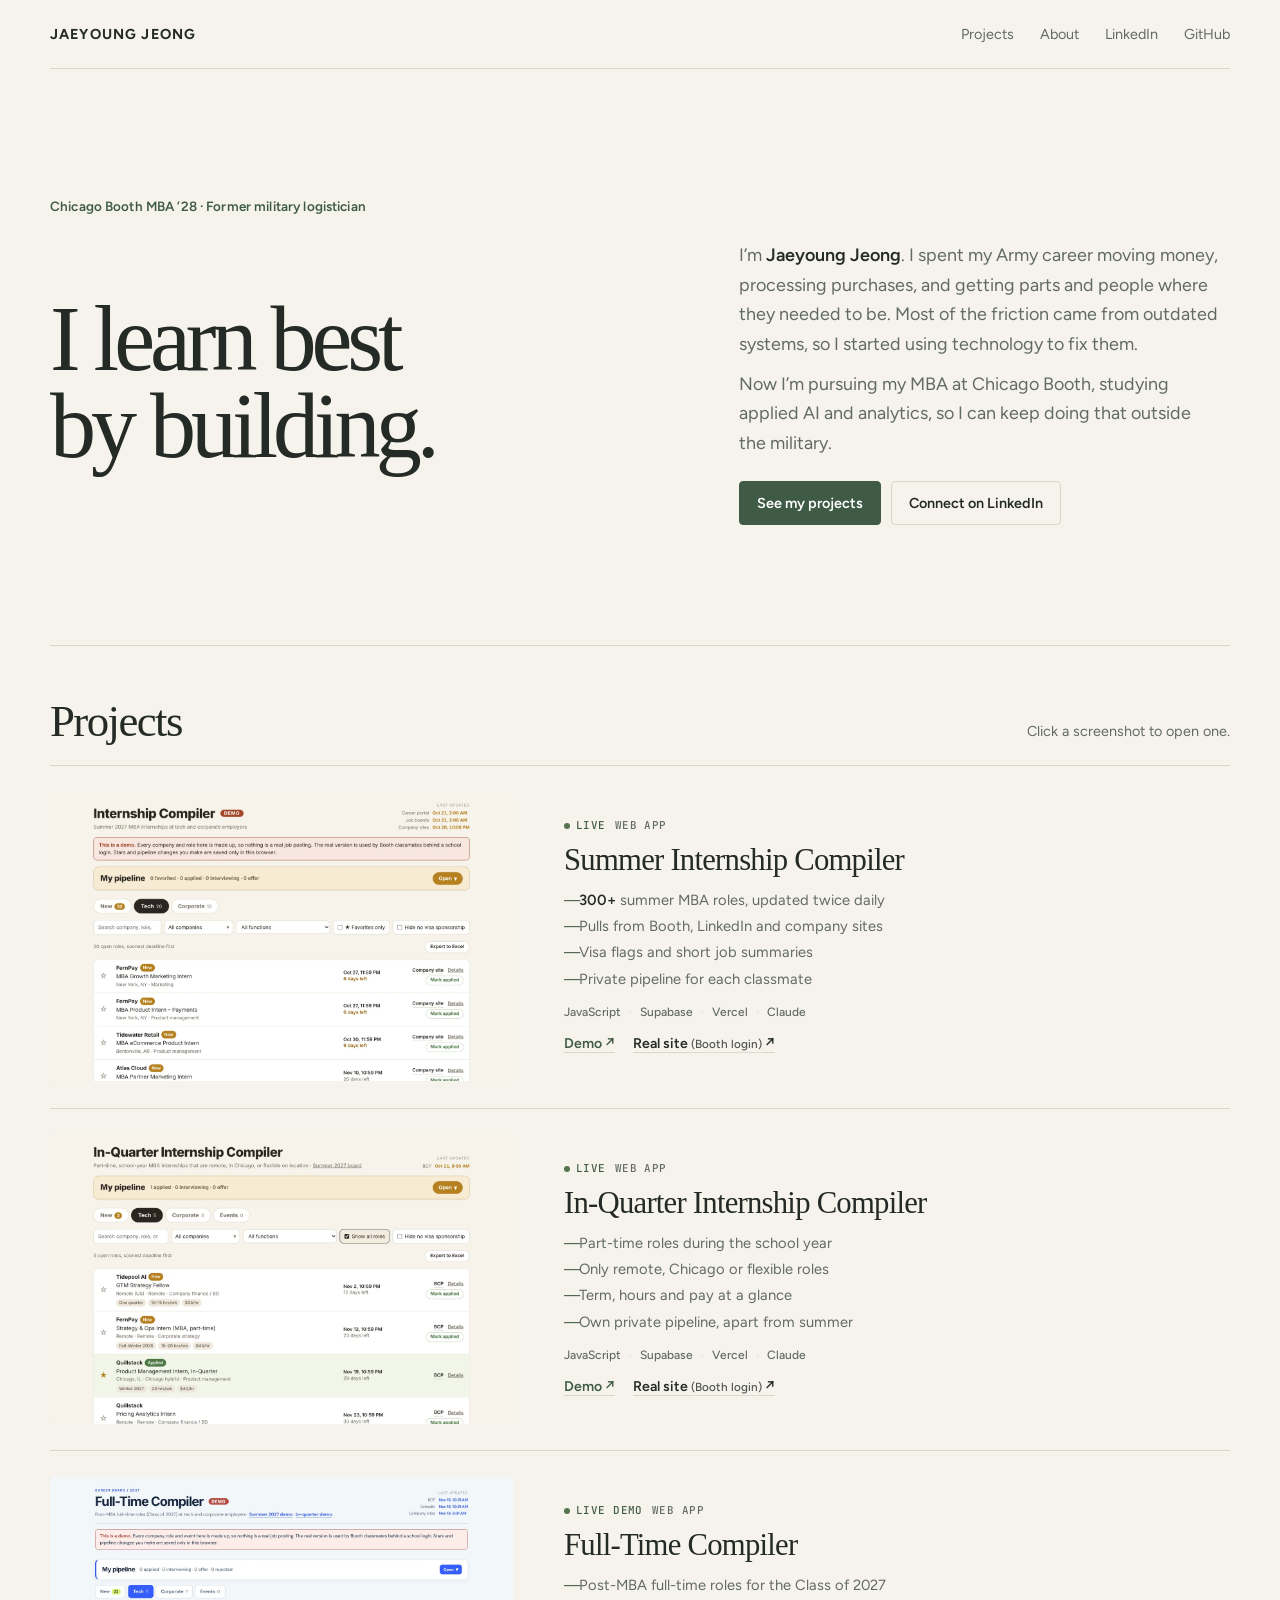
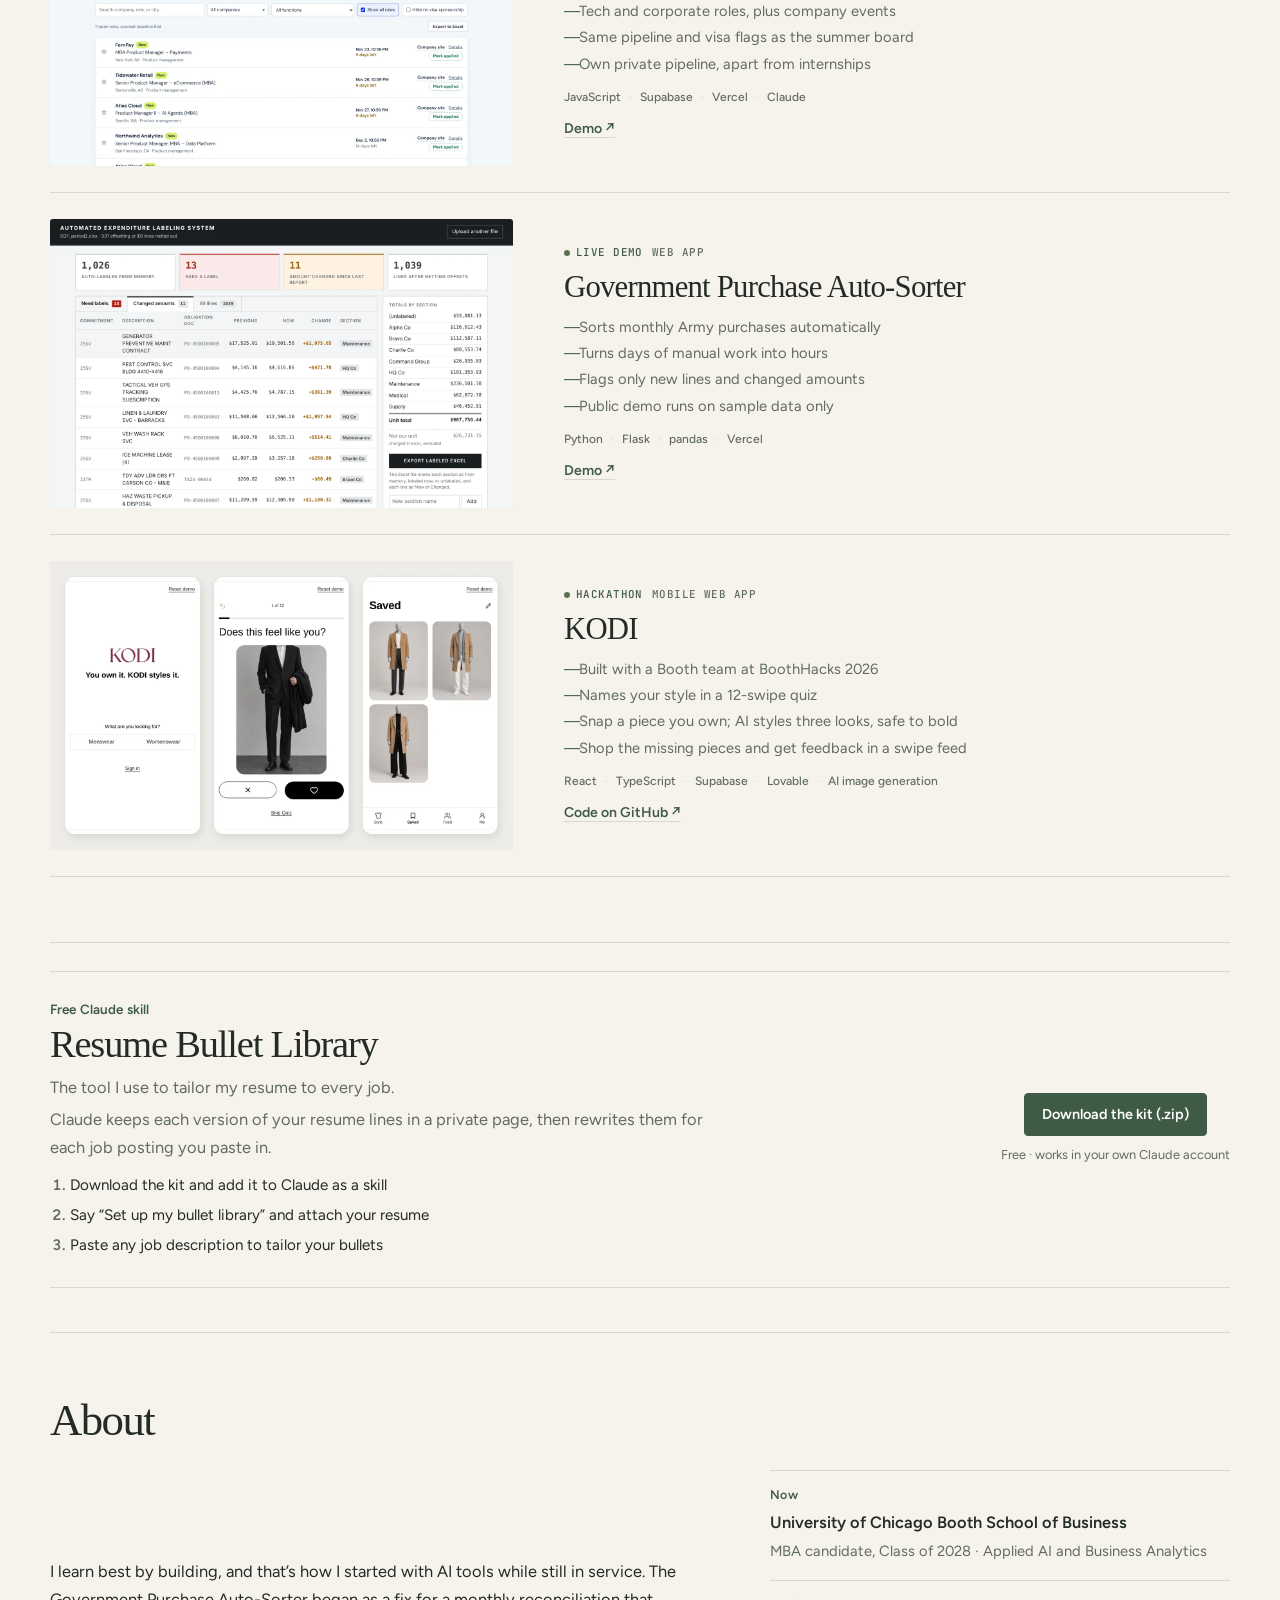
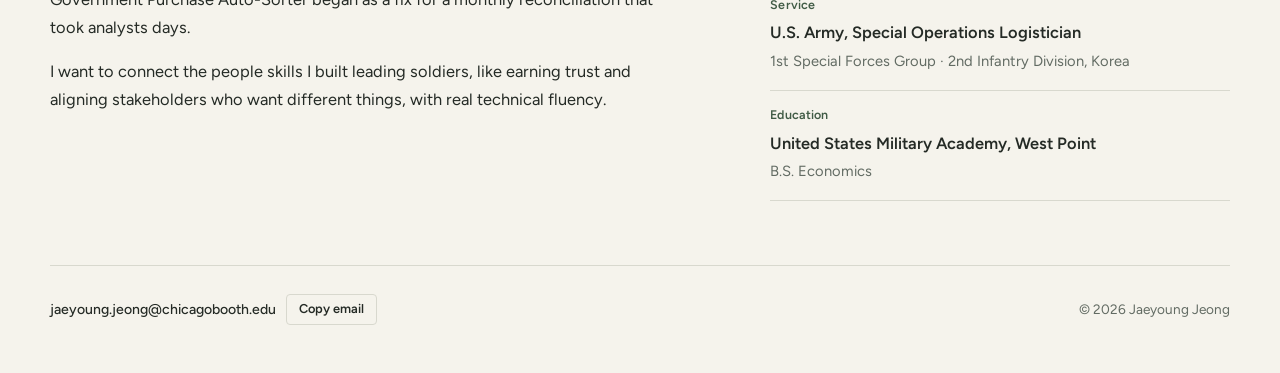
==== commit aee090f8: "KODI card: tighter points from the team brief Co-Authored-By: Claude Opus 5.5 <noreply@anthropic.com" ====
--- a/index.html
+++ b/index.html
@@ -450,9 +450,9 @@
           <div class="meta"><span class="status">Hackathon</span><span>Mobile web app</span></div>
           <h3>KODI</h3>
           <ul class="points">
-            <li>Built with a team at BoothHacks 2026</li>
-            <li>Snap a piece you own; AI styles three looks around it</li>
-            <li>Looks range from safe to bold, matched to your Style Type</li>
+            <li>Built with a Booth team at BoothHacks 2026</li>
+            <li>Names your style in a 12-swipe quiz</li>
+            <li>Snap a piece you own; AI styles three looks, safe to bold</li>
             <li>Shop the missing pieces and get feedback in a swipe feed</li>
           </ul>
           <ul class="tags"><li>React</li><li>TypeScript</li><li>Supabase</li><li>Lovable</li><li>AI image generation</li></ul>
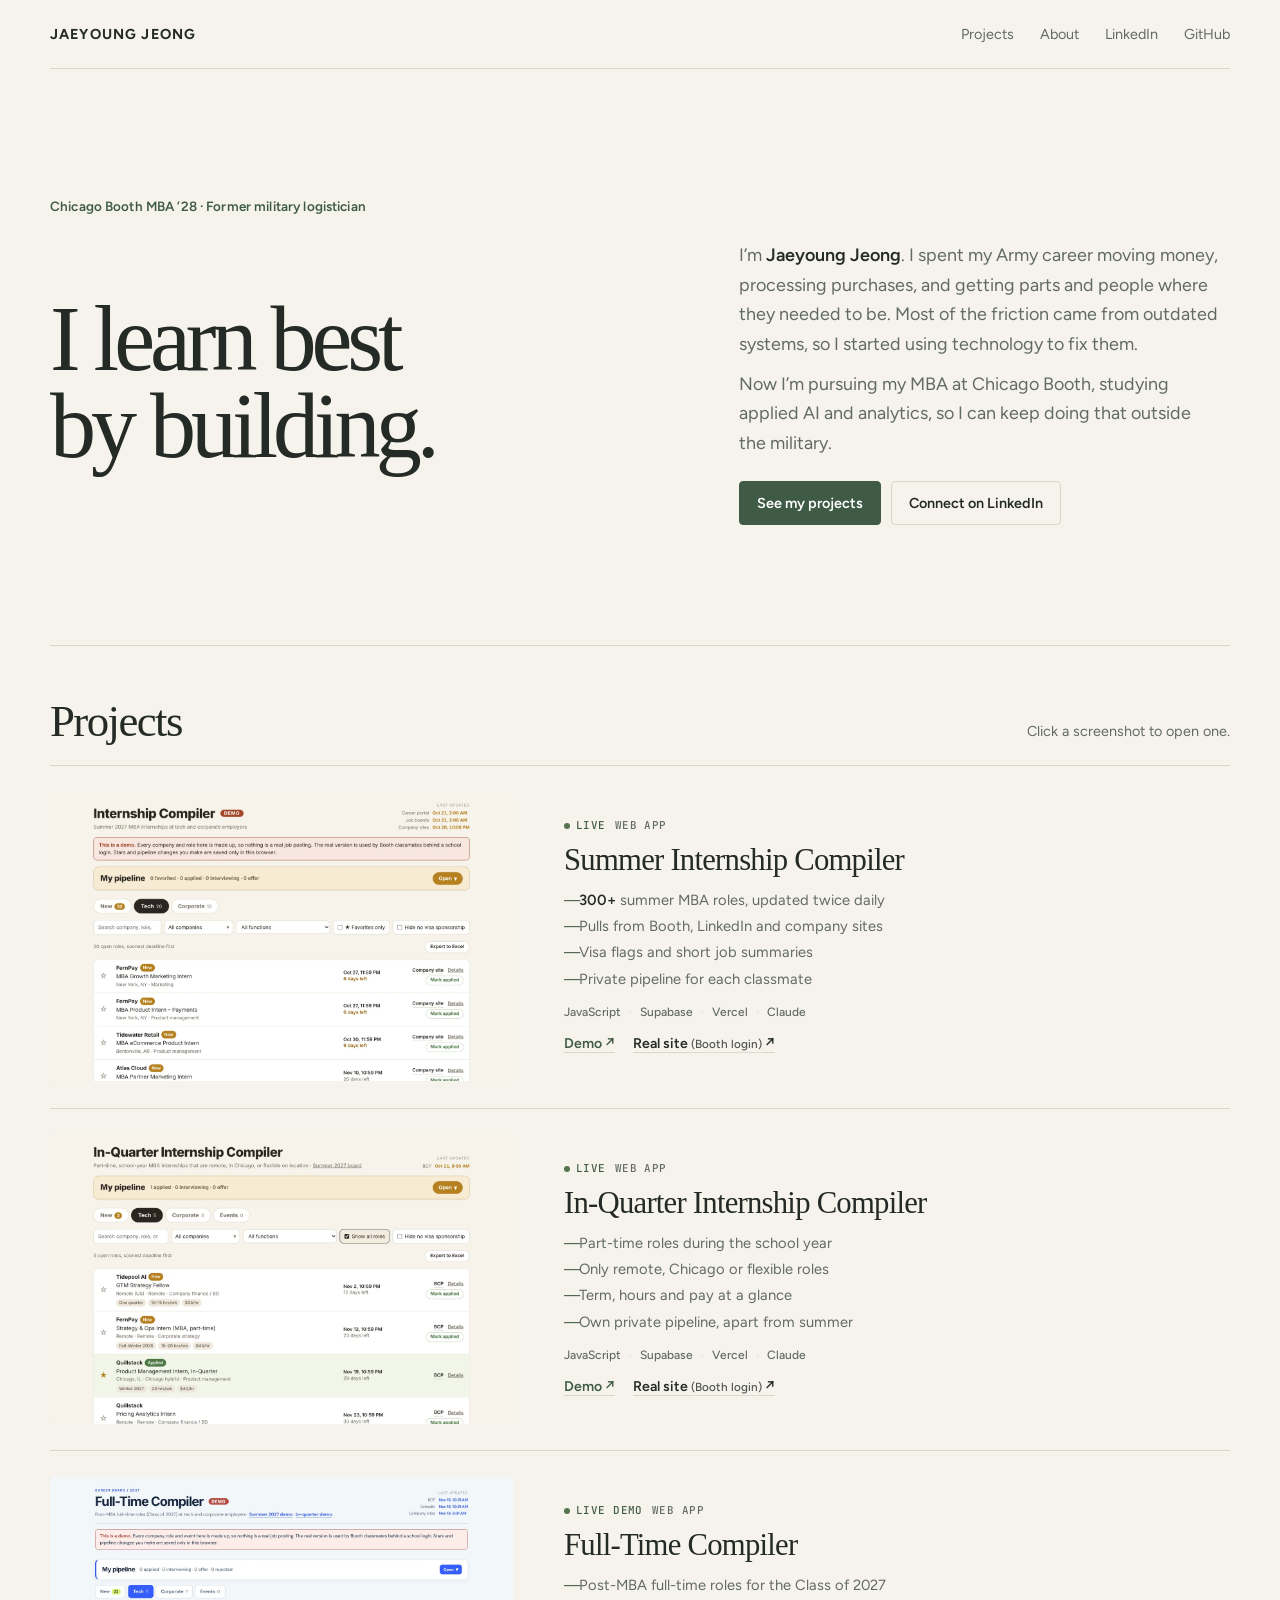
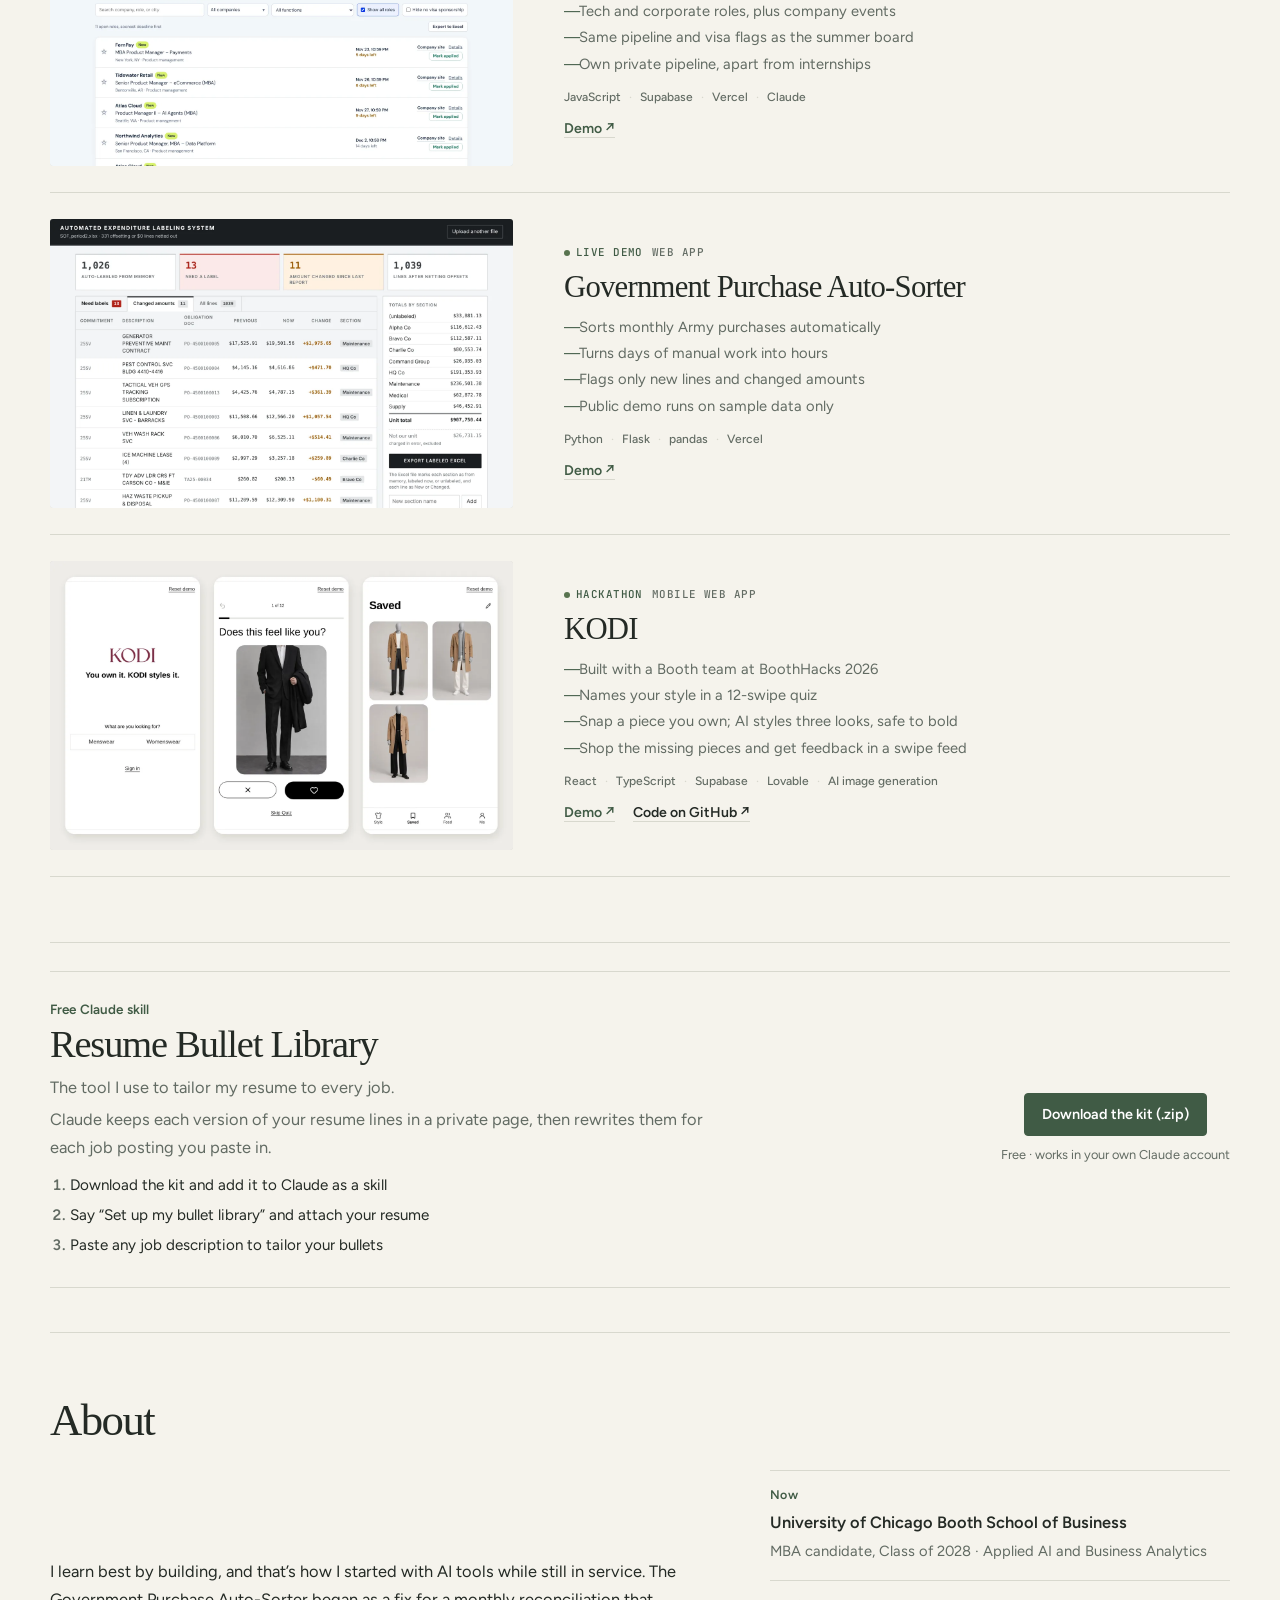
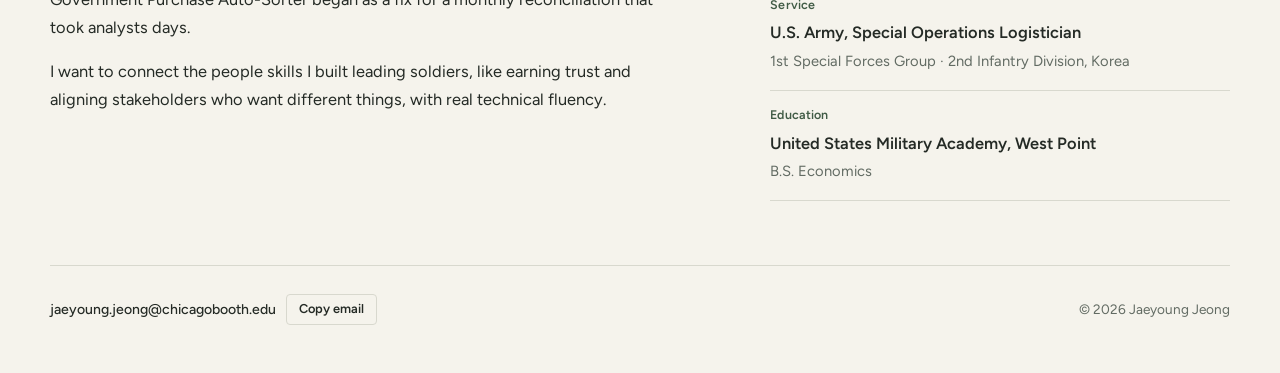
==== commit 227a6fa8: "Host a static KODI demo at /kodi/ and link it from the card Built from picklejae/kodi_2 branch stati" ====
--- a/index.html
+++ b/index.html
@@ -443,7 +443,7 @@
       </article>
 
       <article class="project">
-        <a class="shot" href="https://github.com/picklejae/kodi_2" target="_blank" rel="noopener" aria-label="Open the KODI code on GitHub">
+        <a class="shot" href="kodi/" target="_blank" rel="noopener" aria-label="Open the KODI demo">
           <img src="img/kodi.webp" alt="Three KODI phone screens: the welcome screen, a swipe style quiz, and saved outfits built around a camel coat" width="1440" height="900" loading="lazy">
         </a>
         <div class="info">
@@ -456,7 +456,7 @@
             <li>Shop the missing pieces and get feedback in a swipe feed</li>
           </ul>
           <ul class="tags"><li>React</li><li>TypeScript</li><li>Supabase</li><li>Lovable</li><li>AI image generation</li></ul>
-          <div class="links"><a class="go" href="https://github.com/picklejae/kodi_2" target="_blank" rel="noopener">Code on GitHub ↗</a></div>
+          <div class="links"><a class="go" href="kodi/" target="_blank" rel="noopener">Demo ↗</a><a href="https://github.com/picklejae/kodi_2" target="_blank" rel="noopener">Code on GitHub ↗</a></div>
         </div>
       </article>
     </div>
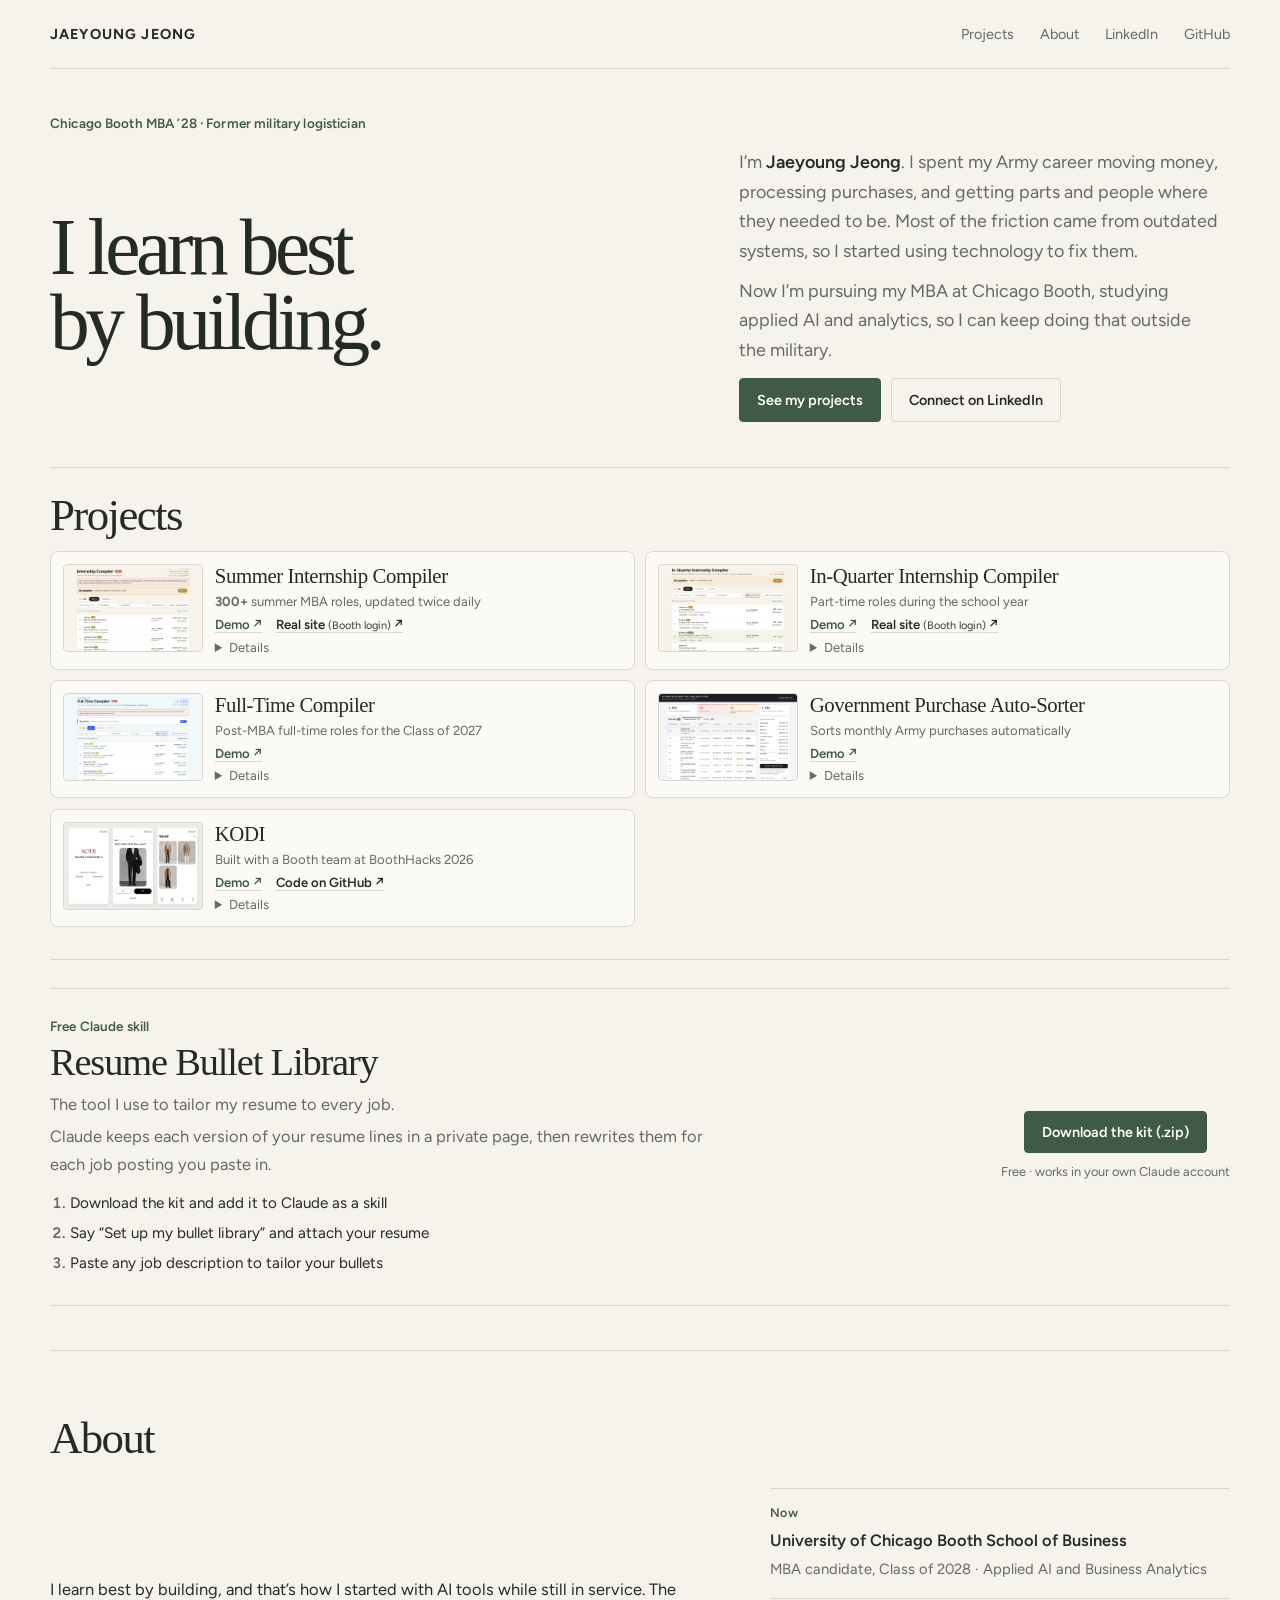
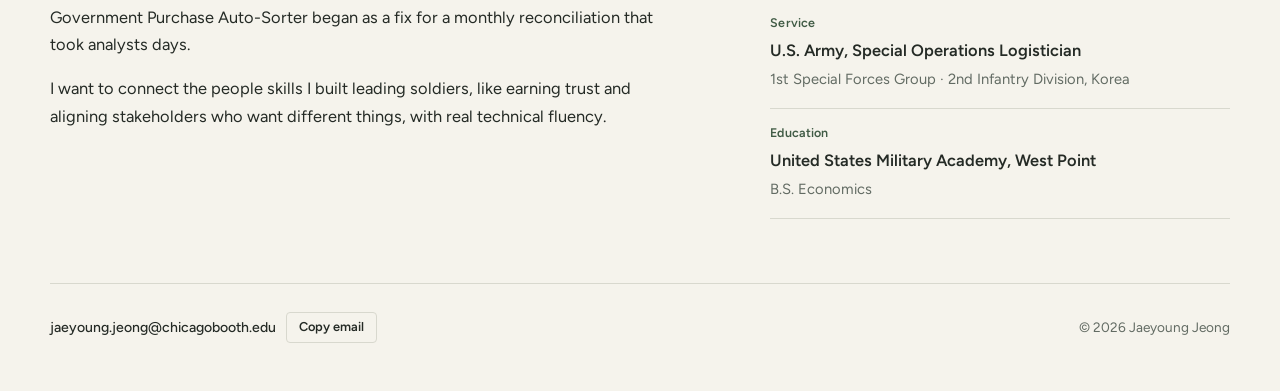
==== commit 68942efd: "Fit portfolio projects into a compact two-column grid" ====
--- a/index.html
+++ b/index.html
@@ -244,42 +244,36 @@
 }
 .sechead p { font-size: .9rem; }
 
-#projects { padding-block: 52px 64px; }
-#projects .sechead { margin-bottom: 20px; }
-.projects { display: grid; grid-template-columns: minmax(0, 1fr); gap: 0; }
+#projects { padding-block: 24px 32px; }
+#projects .sechead { margin-bottom: 12px; }
+.projects { display: grid; grid-template-columns: repeat(2, minmax(0, 1fr)); gap: 10px; align-items: start; }
 .project {
-  display: grid; grid-template-columns: minmax(0, .82fr) minmax(0, 1.18fr);
-  align-items: center; gap: clamp(24px, 4vw, 52px);
-  padding: 26px 0; border: 0; border-top: 1px solid var(--line);
-  border-radius: 0; background: transparent;
-}
-.project:last-child { border-bottom: 1px solid var(--line); }
-.shot { border: 0; border-radius: 3px; background: var(--line); }
+  display: grid; grid-template-columns: minmax(62px, 25%) minmax(0, 1fr);
+  align-items: start; gap: 12px; padding: 12px;
+  border: 1px solid var(--line); border-radius: 8px; background: var(--surface);
+}
+.shot { border: 1px solid var(--line); border-radius: 4px; background: var(--line); }
 .shot img { aspect-ratio: 16 / 10; object-position: top left; }
-.info { gap: 12px; padding: 0; }
-.meta { gap: 9px; font-size: .68rem; letter-spacing: .04em; }
-.status { color: var(--accent); }
-.status::before { width: 6px; height: 6px; }
+.info { gap: 5px; padding: 0; }
 h3 {
-  font: 500 clamp(1.45rem, 2.4vw, 2rem)/1.12 Georgia, "Times New Roman", serif;
-  letter-spacing: -.025em; white-space: normal;
-}
-.points { list-style: none; padding: 0; gap: 5px; font-size: .92rem; }
-.points li { position: relative; padding-left: 15px; }
-.points li::before { content: "—"; position: absolute; left: 0; color: var(--accent); }
-.tags { gap: 0; margin-top: 2px; }
-.tags li {
-  padding: 0; border: 0; border-radius: 0; background: transparent;
-  font: 500 .75rem/1.4 var(--body); color: var(--muted);
-}
-.tags li + li::before { content: "·"; padding: 0 8px; color: var(--line); }
-.links { gap: 18px; margin-top: 2px; }
+  font: 500 clamp(1.05rem, 1.7vw, 1.3rem)/1.13 Georgia, "Times New Roman", serif;
+  letter-spacing: -.02em; white-space: normal;
+}
+.project-summary, .project-more { margin: 0; font-size: .82rem; line-height: 1.4; }
+.project-more summary { color: var(--muted); cursor: pointer; }
+.project-more .points { margin: 6px 0; padding-left: 16px; font-size: inherit; }
+.project-more .tags { margin-top: 6px; }
+.links { gap: 6px 14px; margin: 0; }
 .links a {
-  padding: 2px 0; border: 0; border-radius: 0; font-size: .88rem;
-  text-decoration: underline; text-decoration-color: var(--line); text-underline-offset: 4px;
+  padding: 2px 0; border: 0; border-radius: 0; font-size: .82rem;
+  text-decoration: underline; text-decoration-color: var(--line); text-underline-offset: 3px;
 }
 .links a.go { border: 0; background: transparent; color: var(--accent); }
 .links a:hover { border-color: transparent; text-decoration-color: var(--accent); }
+@media (min-width: 761px) {
+  .hero { padding-block: clamp(32px, 5vh, 56px); row-gap: 14px; }
+  .hero h1 { font-size: clamp(3.2rem, 6.2vw, 5.4rem); }
+}
 
 #kit { padding-block: 28px 44px; }
 .kit {
@@ -318,8 +312,6 @@
   .hero h1 { max-width: 11ch; font-size: clamp(3.1rem, 13vw, 5.2rem); }
   .hero .lede { max-width: 60ch; }
   section { padding-block: 48px; }
-  .projects { grid-template-columns: minmax(0, 1fr); }
-  .project { grid-template-columns: minmax(0, .9fr) minmax(0, 1.1fr); gap: 20px; }
   .kit { grid-template-columns: minmax(0, 1fr); }
   .kit-cta { justify-items: start; text-align: left; }
 }
@@ -327,10 +319,7 @@
   body { font-size: 1rem; }
   nav { align-items: flex-start; }
   .navlinks { gap: 10px 15px; font-size: .84rem; }
-  .project { grid-template-columns: minmax(0, 1fr); gap: 16px; padding-block: 20px; }
-  .shot { max-height: none; }
-  .info { gap: 10px; }
-  .links { gap: 16px; }
+  .projects { grid-template-columns: minmax(0, 1fr); }
   .about { grid-template-columns: minmax(0, 1fr); gap: 24px; }
   footer { align-items: flex-start; flex-direction: column; }
   .email { overflow-wrap: anywhere; }
@@ -366,7 +355,6 @@
   <section id="projects">
     <div class="sechead">
       <h2>Projects</h2>
-      <p>Click a screenshot to open one.</p>
     </div>
 
     <div class="projects">
@@ -375,16 +363,18 @@
           <img src="img/compiler.webp" alt="Summer internship board listing tech roles by company, with deadlines and status" width="1440" height="900" loading="lazy">
         </a>
         <div class="info">
-          <div class="meta"><span class="status">Live</span><span>Web app</span></div>
           <h3>Summer Internship Compiler</h3>
-          <ul class="points">
-            <li><b>300+</b> summer MBA roles, updated twice daily</li>
+          <p class="project-summary"><b>300+</b> summer MBA roles, updated twice daily</p>
+          <div class="links"><a class="go" href="https://picklejae.github.io/mba-internship-board/" target="_blank" rel="noopener">Demo ↗</a><a href="https://internship-compiler.vercel.app/" target="_blank" rel="noopener">Real site <small>(Booth login)</small> ↗</a></div>
+          <details class="project-more">
+            <summary>Details</summary>
+            <ul class="points">
             <li>Pulls from Booth, LinkedIn and company sites</li>
             <li>Visa flags and short job summaries</li>
             <li>Private pipeline for each classmate</li>
-          </ul>
-          <ul class="tags"><li>JavaScript</li><li>Supabase</li><li>Vercel</li><li>Claude</li></ul>
-          <div class="links"><a class="go" href="https://picklejae.github.io/mba-internship-board/" target="_blank" rel="noopener">Demo ↗</a><a href="https://internship-compiler.vercel.app/" target="_blank" rel="noopener">Real site <small>(Booth login)</small> ↗</a></div>
+            </ul>
+            <ul class="tags"><li>JavaScript</li><li>Supabase</li><li>Vercel</li><li>Claude</li></ul>
+          </details>
         </div>
       </article>
 
@@ -393,16 +383,18 @@
           <img src="img/inquarter.webp" alt="In-quarter internship board with part-time roles showing term, hours and pay" width="1440" height="900" loading="lazy">
         </a>
         <div class="info">
-          <div class="meta"><span class="status">Live</span><span>Web app</span></div>
           <h3>In-Quarter Internship Compiler</h3>
-          <ul class="points">
-            <li>Part-time roles during the school year</li>
+          <p class="project-summary">Part-time roles during the school year</p>
+          <div class="links"><a class="go" href="https://picklejae.github.io/mba-internship-board/in-quarter/" target="_blank" rel="noopener">Demo ↗</a><a href="https://internship-compiler.vercel.app/in-quarter/" target="_blank" rel="noopener">Real site <small>(Booth login)</small> ↗</a></div>
+          <details class="project-more">
+            <summary>Details</summary>
+            <ul class="points">
             <li>Only remote, Chicago or flexible roles</li>
             <li>Term, hours and pay at a glance</li>
             <li>Own private pipeline, apart from summer</li>
-          </ul>
-          <ul class="tags"><li>JavaScript</li><li>Supabase</li><li>Vercel</li><li>Claude</li></ul>
-          <div class="links"><a class="go" href="https://picklejae.github.io/mba-internship-board/in-quarter/" target="_blank" rel="noopener">Demo ↗</a><a href="https://internship-compiler.vercel.app/in-quarter/" target="_blank" rel="noopener">Real site <small>(Booth login)</small> ↗</a></div>
+            </ul>
+            <ul class="tags"><li>JavaScript</li><li>Supabase</li><li>Vercel</li><li>Claude</li></ul>
+          </details>
         </div>
       </article>
 
@@ -411,16 +403,18 @@
           <img src="img/fulltime.webp" alt="Full-time job board listing post-MBA tech roles with deadlines, for the Class of 2027" width="1440" height="900" loading="lazy">
         </a>
         <div class="info">
-          <div class="meta"><span class="status">Live demo</span><span>Web app</span></div>
           <h3>Full-Time Compiler</h3>
-          <ul class="points">
-            <li>Post-MBA full-time roles for the Class of 2027</li>
+          <p class="project-summary">Post-MBA full-time roles for the Class of 2027</p>
+          <div class="links"><a class="go" href="https://picklejae.github.io/mba-internship-board/full-time/" target="_blank" rel="noopener">Demo ↗</a></div>
+          <details class="project-more">
+            <summary>Details</summary>
+            <ul class="points">
             <li>Tech and corporate roles, plus company events</li>
             <li>Same pipeline and visa flags as the summer board</li>
             <li>Own private pipeline, apart from internships</li>
-          </ul>
-          <ul class="tags"><li>JavaScript</li><li>Supabase</li><li>Vercel</li><li>Claude</li></ul>
-          <div class="links"><a class="go" href="https://picklejae.github.io/mba-internship-board/full-time/" target="_blank" rel="noopener">Demo ↗</a></div>
+            </ul>
+            <ul class="tags"><li>JavaScript</li><li>Supabase</li><li>Vercel</li><li>Claude</li></ul>
+          </details>
         </div>
       </article>
 
@@ -429,16 +423,18 @@
           <img src="img/fund-recon.webp" alt="Government Purchase Auto-Sorter results: 1,026 lines auto-labeled, 13 needing a label, 11 changed amounts" width="1440" height="900" loading="lazy">
         </a>
         <div class="info">
-          <div class="meta"><span class="status">Live demo</span><span>Web app</span></div>
           <h3>Government Purchase Auto-Sorter</h3>
-          <ul class="points">
-            <li>Sorts monthly Army purchases automatically</li>
+          <p class="project-summary">Sorts monthly Army purchases automatically</p>
+          <div class="links"><a class="go" href="https://fund-recon.vercel.app" target="_blank" rel="noopener">Demo ↗</a></div>
+          <details class="project-more">
+            <summary>Details</summary>
+            <ul class="points">
             <li>Turns days of manual work into hours</li>
             <li>Flags only new lines and changed amounts</li>
             <li>Public demo runs on sample data only</li>
-          </ul>
-          <ul class="tags"><li>Python</li><li>Flask</li><li>pandas</li><li>Vercel</li></ul>
-          <div class="links"><a class="go" href="https://fund-recon.vercel.app" target="_blank" rel="noopener">Demo ↗</a></div>
+            </ul>
+            <ul class="tags"><li>Python</li><li>Flask</li><li>pandas</li><li>Vercel</li></ul>
+          </details>
         </div>
       </article>
 
@@ -447,16 +443,18 @@
           <img src="img/kodi.webp" alt="Three KODI phone screens: the welcome screen, a swipe style quiz, and saved outfits built around a camel coat" width="1440" height="900" loading="lazy">
         </a>
         <div class="info">
-          <div class="meta"><span class="status">Hackathon</span><span>Mobile web app</span></div>
           <h3>KODI</h3>
-          <ul class="points">
-            <li>Built with a Booth team at BoothHacks 2026</li>
+          <p class="project-summary">Built with a Booth team at BoothHacks 2026</p>
+          <div class="links"><a class="go" href="kodi/" target="_blank" rel="noopener">Demo ↗</a><a href="https://github.com/picklejae/kodi_2" target="_blank" rel="noopener">Code on GitHub ↗</a></div>
+          <details class="project-more">
+            <summary>Details</summary>
+            <ul class="points">
             <li>Names your style in a 12-swipe quiz</li>
             <li>Snap a piece you own; AI styles three looks, safe to bold</li>
             <li>Shop the missing pieces and get feedback in a swipe feed</li>
-          </ul>
-          <ul class="tags"><li>React</li><li>TypeScript</li><li>Supabase</li><li>Lovable</li><li>AI image generation</li></ul>
-          <div class="links"><a class="go" href="kodi/" target="_blank" rel="noopener">Demo ↗</a><a href="https://github.com/picklejae/kodi_2" target="_blank" rel="noopener">Code on GitHub ↗</a></div>
+            </ul>
+            <ul class="tags"><li>React</li><li>TypeScript</li><li>Supabase</li><li>Lovable</li><li>AI image generation</li></ul>
+          </details>
         </div>
       </article>
     </div>
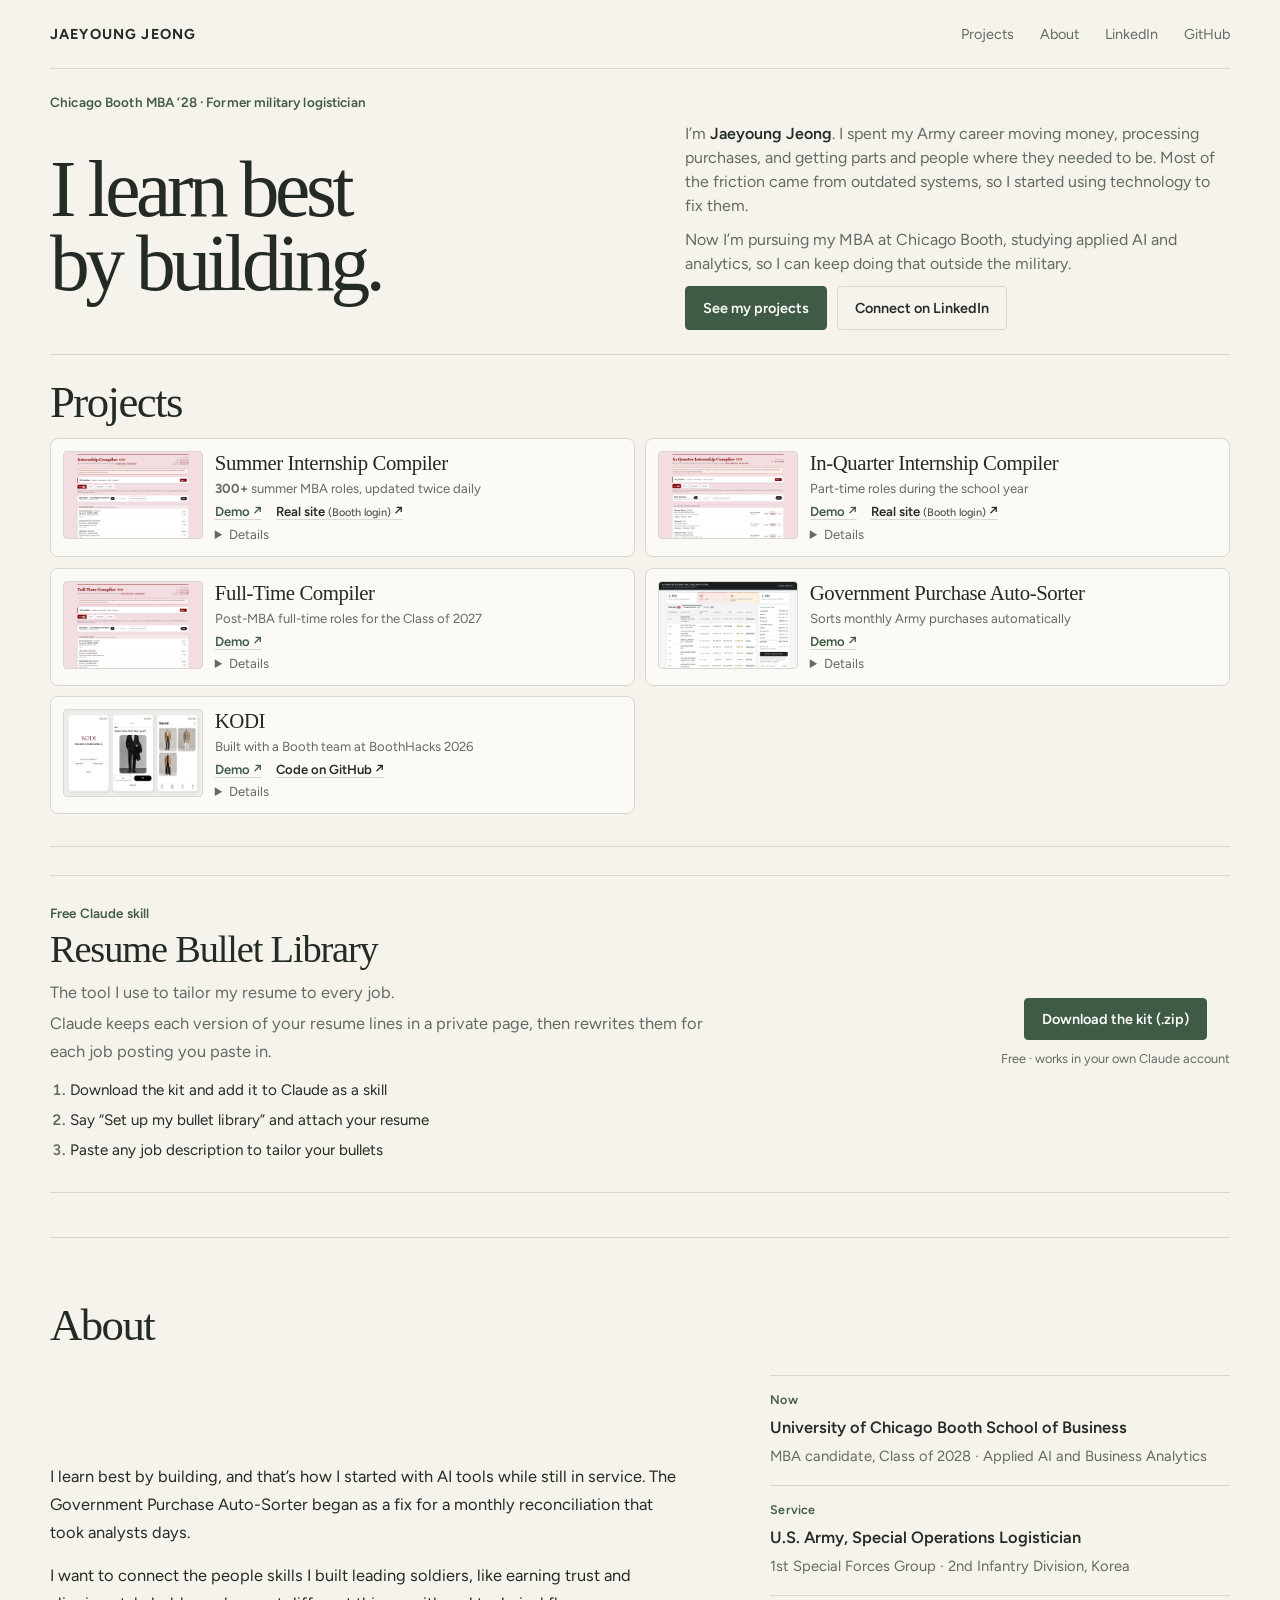
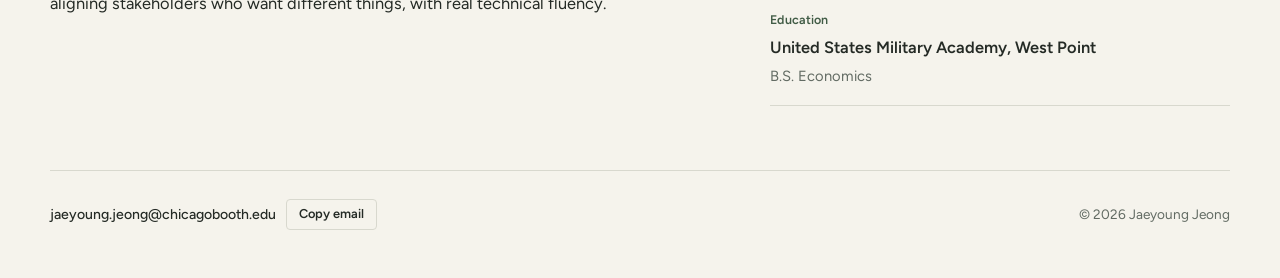
==== commit 9e116eb6: "Refresh compiler thumbnails and tighten the portfolio grid" ====
--- a/index.html
+++ b/index.html
@@ -271,7 +271,8 @@
 .links a.go { border: 0; background: transparent; color: var(--accent); }
 .links a:hover { border-color: transparent; text-decoration-color: var(--accent); }
 @media (min-width: 761px) {
-  .hero { padding-block: clamp(32px, 5vh, 56px); row-gap: 14px; }
+  .hero { grid-template-columns: minmax(0, 1fr) minmax(0, 1fr); padding-block: 24px; row-gap: 10px; }
+  .hero .lede { font-size: 1rem; line-height: 1.5; }
   .hero h1 { font-size: clamp(3.2rem, 6.2vw, 5.4rem); }
 }
 
@@ -360,7 +361,7 @@
     <div class="projects">
       <article class="project">
         <a class="shot" href="https://picklejae.github.io/mba-internship-board/" target="_blank" rel="noopener" aria-label="Open the Summer Internship Compiler demo">
-          <img src="img/compiler.webp" alt="Summer internship board listing tech roles by company, with deadlines and status" width="1440" height="900" loading="lazy">
+          <img src="img/compiler.png" alt="Summer internship board listing tech roles by company, with deadlines and status" width="1440" height="900" loading="lazy">
         </a>
         <div class="info">
           <h3>Summer Internship Compiler</h3>
@@ -380,7 +381,7 @@
 
       <article class="project">
         <a class="shot" href="https://picklejae.github.io/mba-internship-board/in-quarter/" target="_blank" rel="noopener" aria-label="Open the In-Quarter Internship Compiler demo">
-          <img src="img/inquarter.webp" alt="In-quarter internship board with part-time roles showing term, hours and pay" width="1440" height="900" loading="lazy">
+          <img src="img/inquarter.png" alt="In-quarter internship board with part-time roles showing term, hours and pay" width="1440" height="900" loading="lazy">
         </a>
         <div class="info">
           <h3>In-Quarter Internship Compiler</h3>
@@ -400,7 +401,7 @@
 
       <article class="project">
         <a class="shot" href="https://picklejae.github.io/mba-internship-board/full-time/" target="_blank" rel="noopener" aria-label="Open the Full-Time Compiler demo">
-          <img src="img/fulltime.webp" alt="Full-time job board listing post-MBA tech roles with deadlines, for the Class of 2027" width="1440" height="900" loading="lazy">
+          <img src="img/fulltime.png" alt="Full-time job board listing post-MBA tech roles with deadlines, for the Class of 2027" width="1440" height="900" loading="lazy">
         </a>
         <div class="info">
           <h3>Full-Time Compiler</h3>
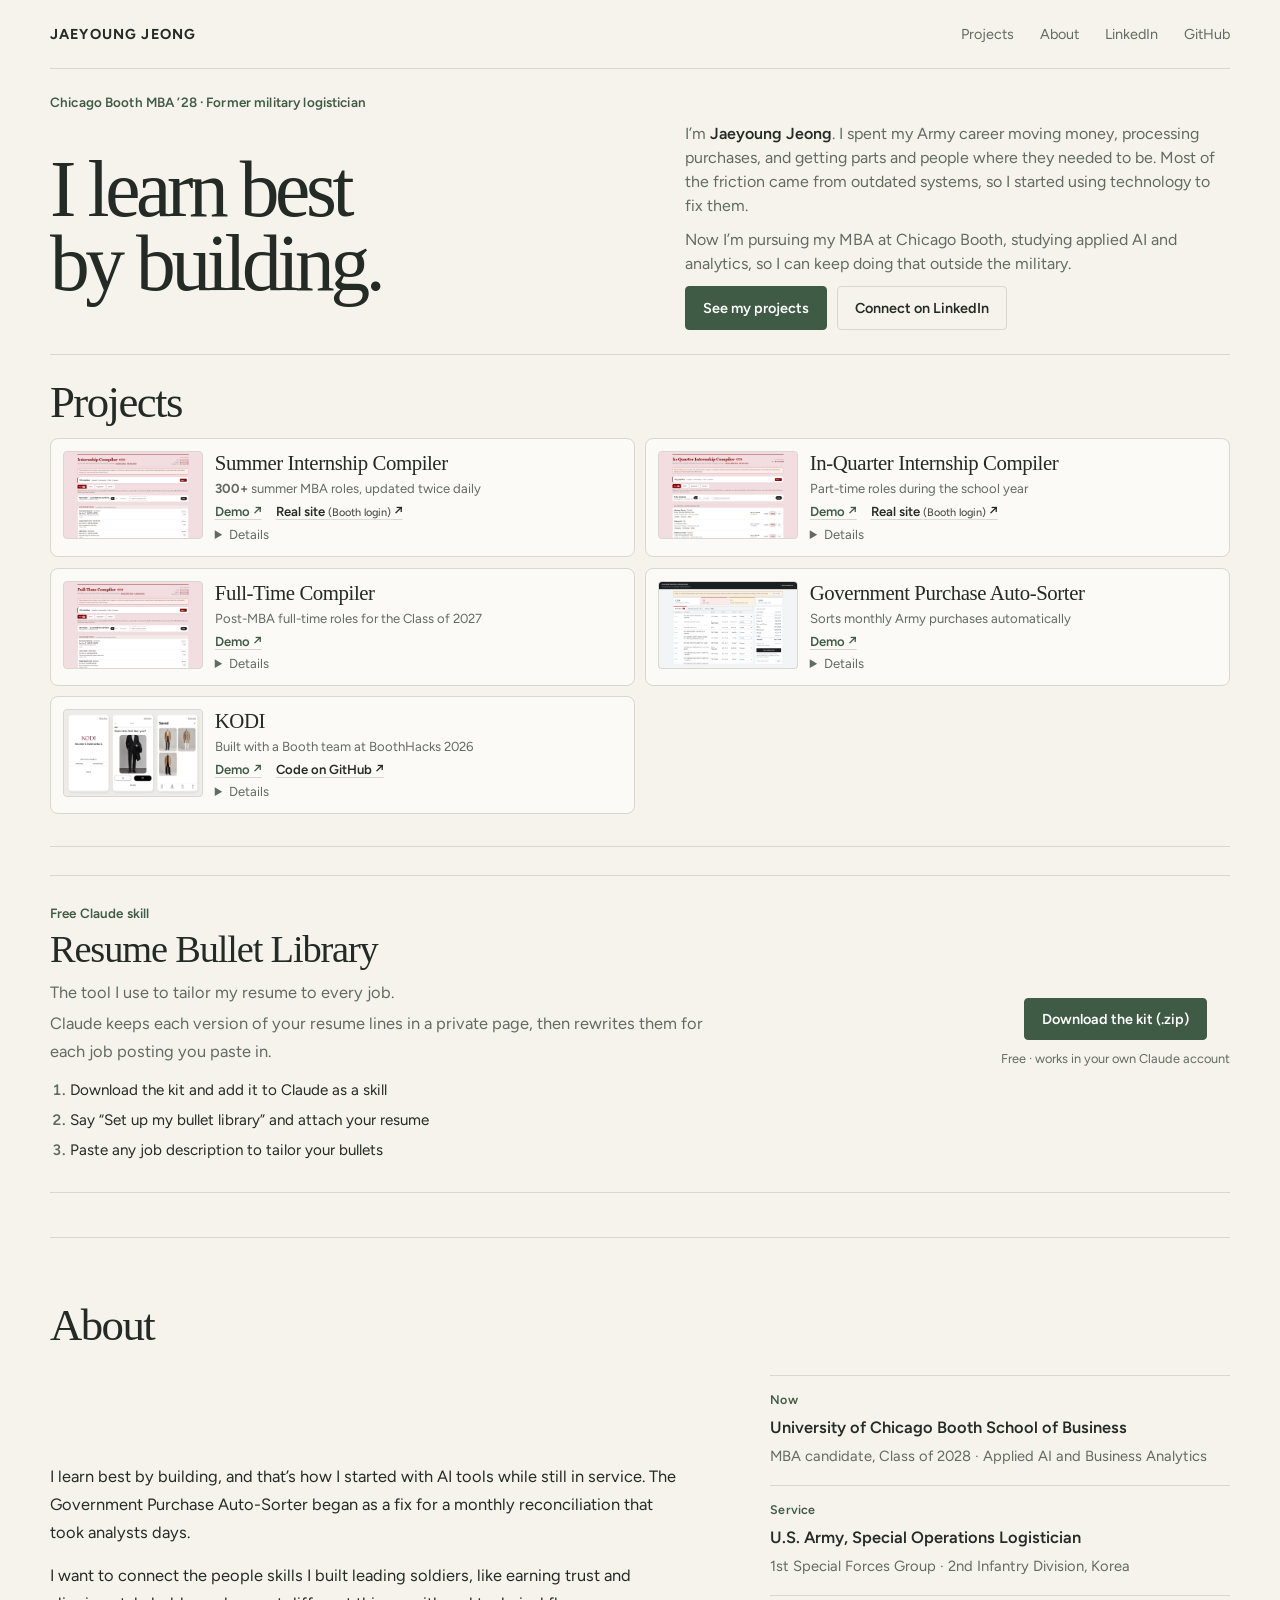
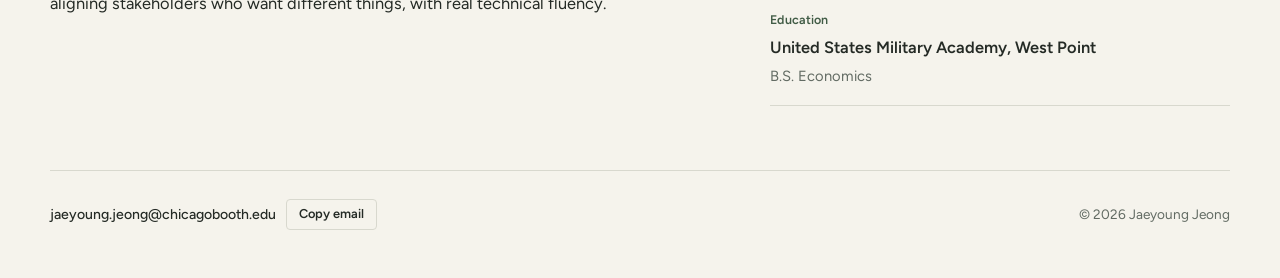
==== commit 3b00dfd5: "Refresh the Auto-Sorter portfolio screenshot" ====
--- a/index.html
+++ b/index.html
@@ -421,7 +421,7 @@
 
       <article class="project">
         <a class="shot" href="https://fund-recon.vercel.app" target="_blank" rel="noopener" aria-label="Open the Government Purchase Auto-Sorter demo">
-          <img src="img/fund-recon.webp" alt="Government Purchase Auto-Sorter results: 1,026 lines auto-labeled, 13 needing a label, 11 changed amounts" width="1440" height="900" loading="lazy">
+          <img src="img/fund-recon.png" alt="Government Purchase Auto-Sorter results: 1,026 lines auto-labeled, 13 needing a label, 11 changed amounts" width="1440" height="900" loading="lazy">
         </a>
         <div class="info">
           <h3>Government Purchase Auto-Sorter</h3>
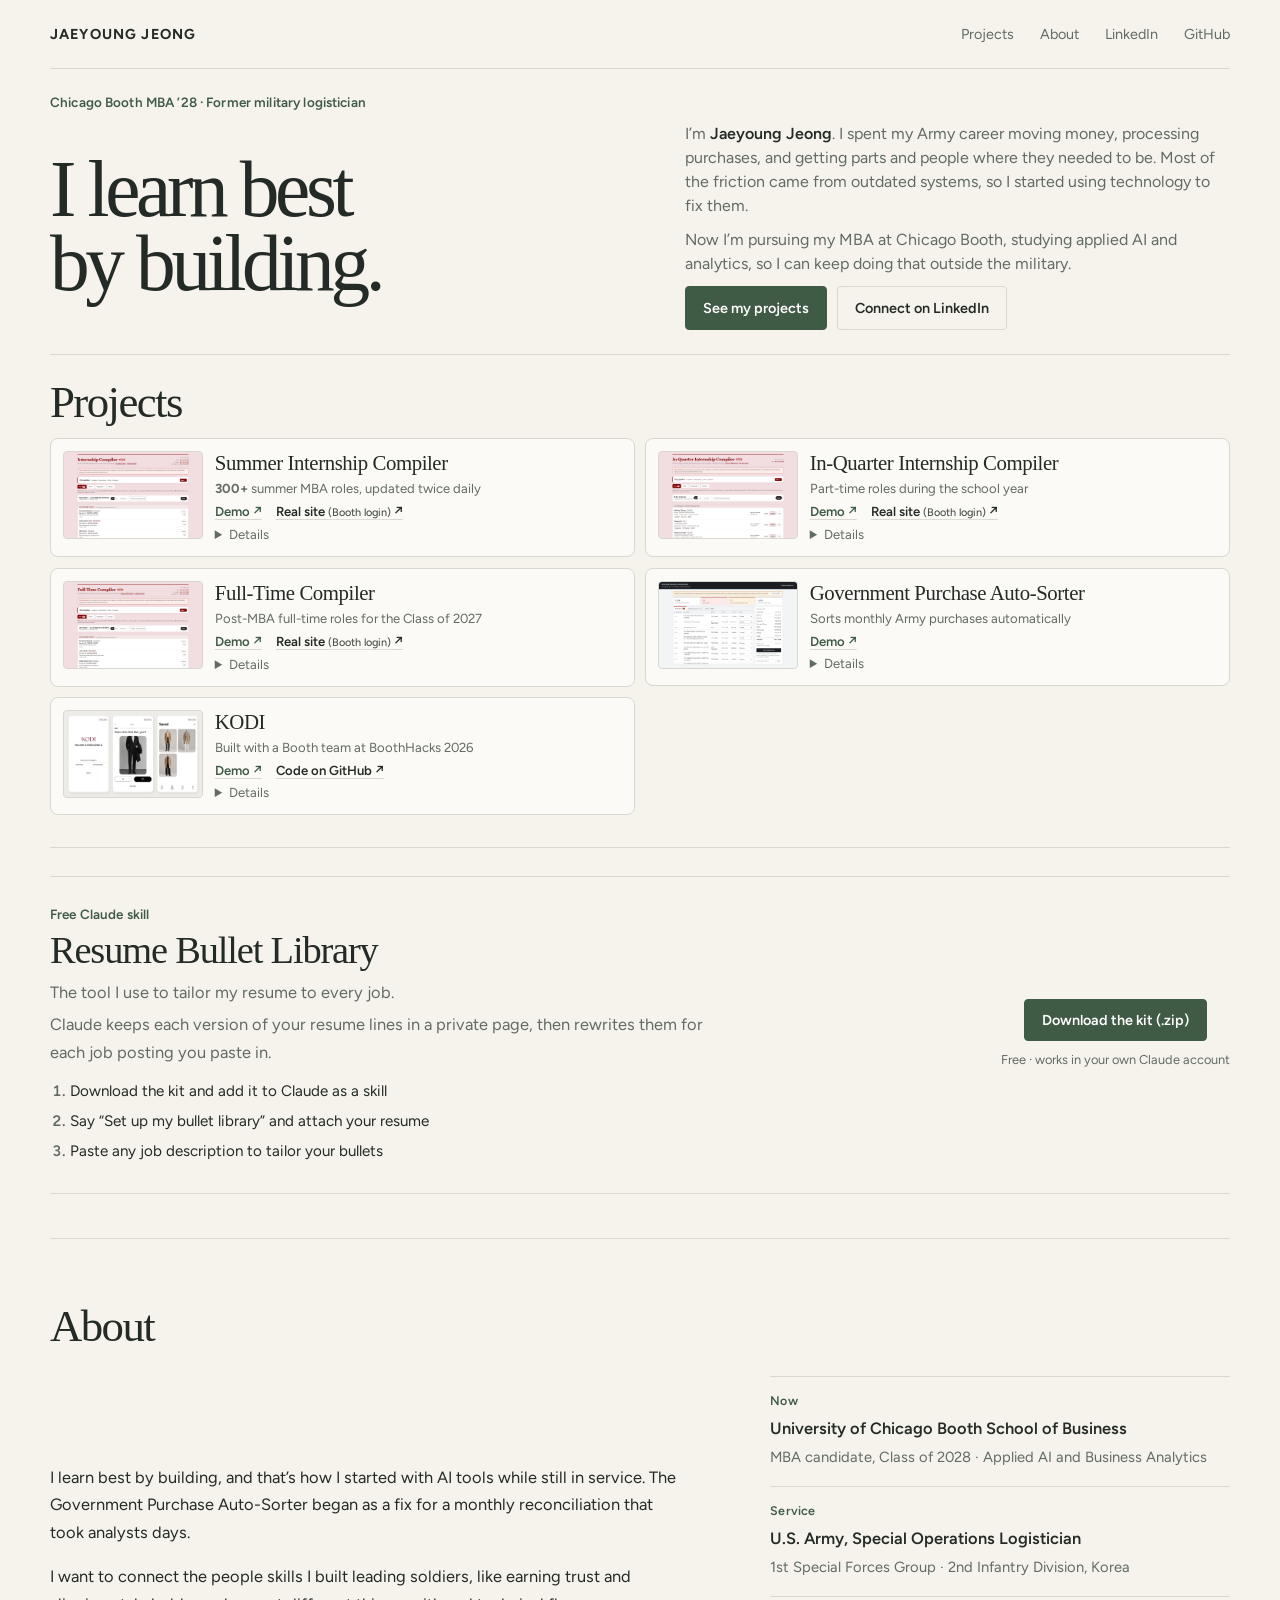
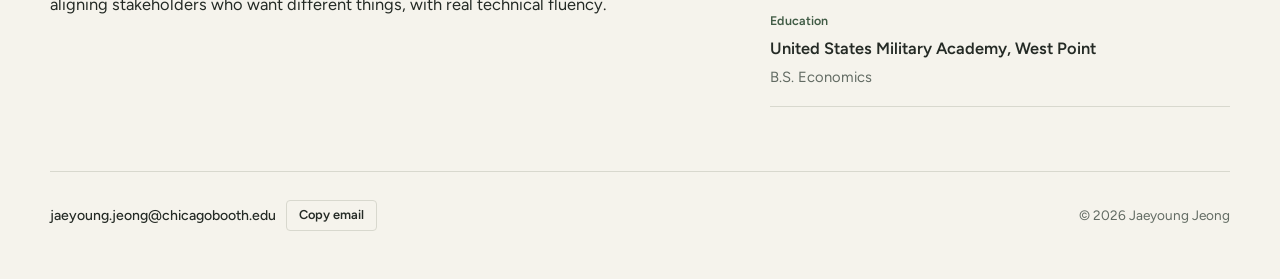
==== commit e0979766: "Full-Time Compiler card: link the real board Co-Authored-By: Claude Opus 5.5 <noreply@anthropic.com>" ====
--- a/index.html
+++ b/index.html
@@ -406,7 +406,7 @@
         <div class="info">
           <h3>Full-Time Compiler</h3>
           <p class="project-summary">Post-MBA full-time roles for the Class of 2027</p>
-          <div class="links"><a class="go" href="https://picklejae.github.io/mba-internship-board/full-time/" target="_blank" rel="noopener">Demo ↗</a></div>
+          <div class="links"><a class="go" href="https://picklejae.github.io/mba-internship-board/full-time/" target="_blank" rel="noopener">Demo ↗</a><a href="https://internship-compiler.vercel.app/full-time/" target="_blank" rel="noopener">Real site <small>(Booth login)</small> ↗</a></div>
           <details class="project-more">
             <summary>Details</summary>
             <ul class="points">
